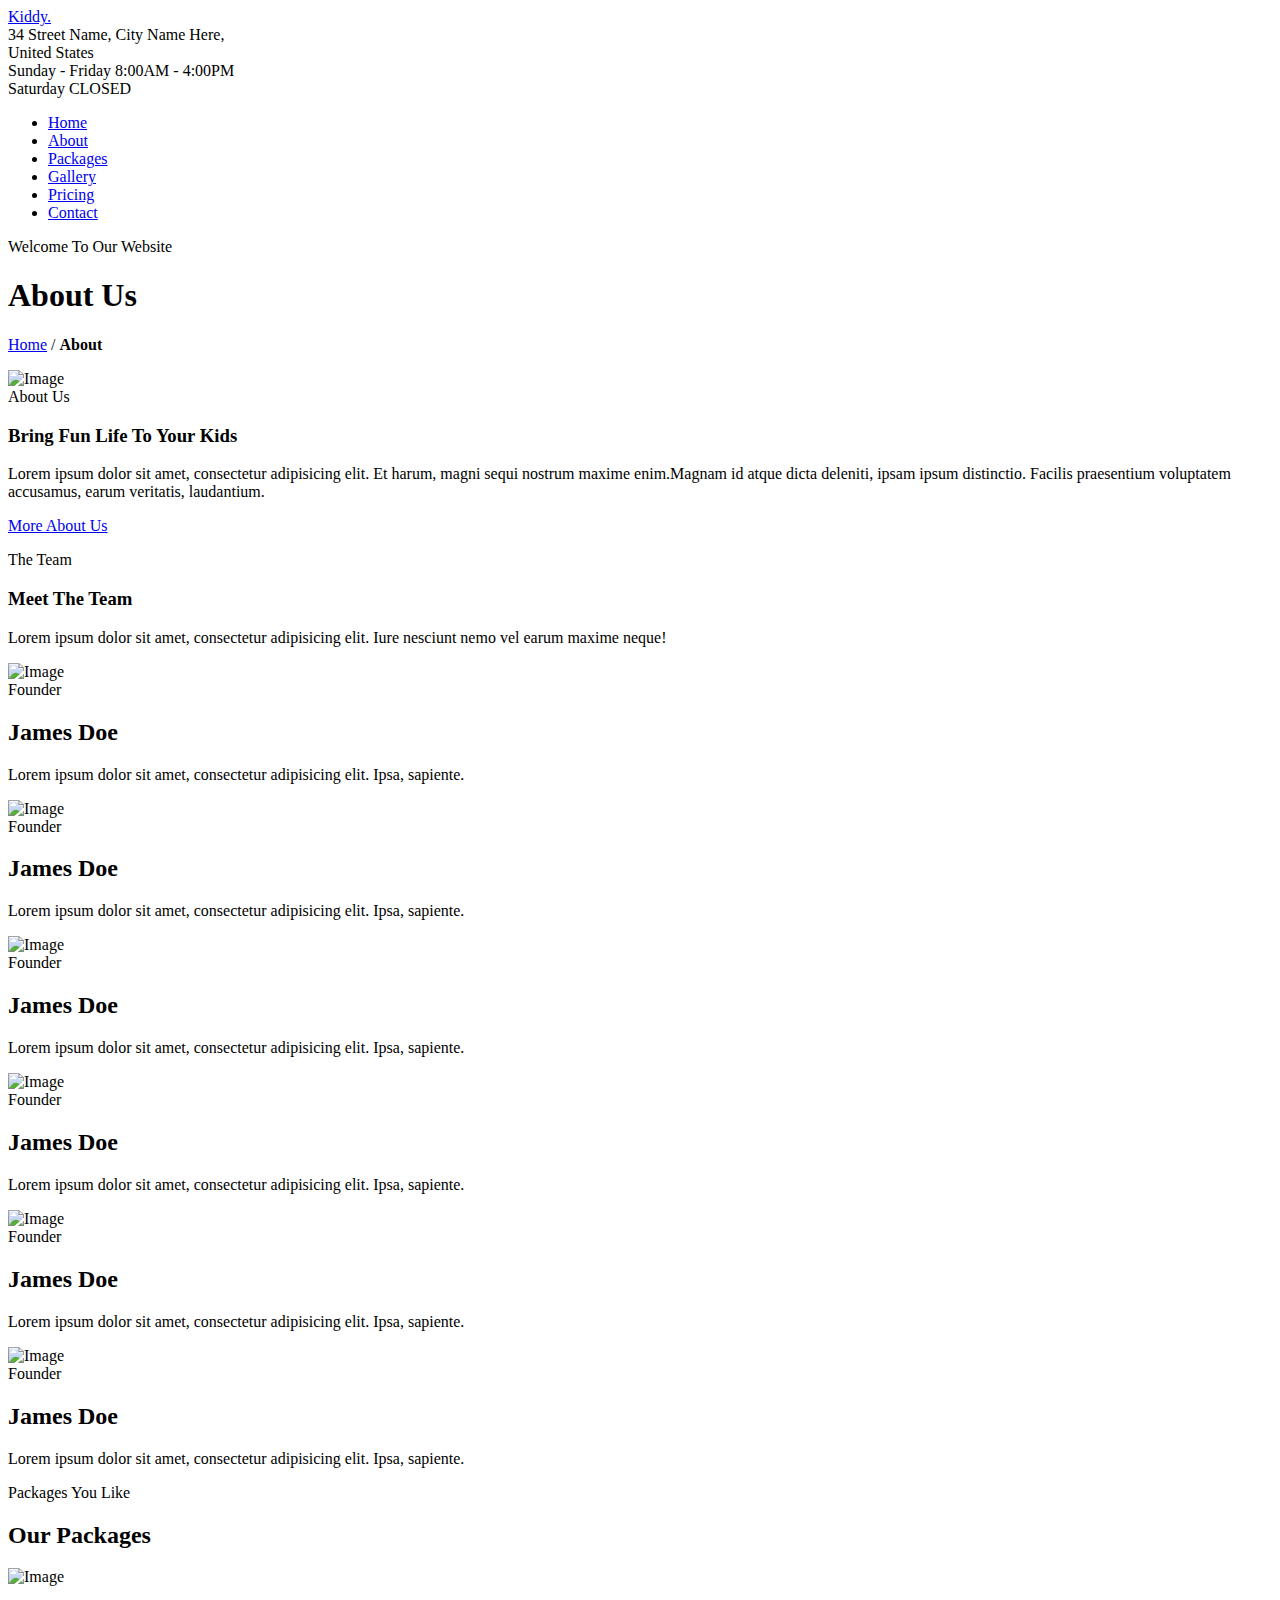
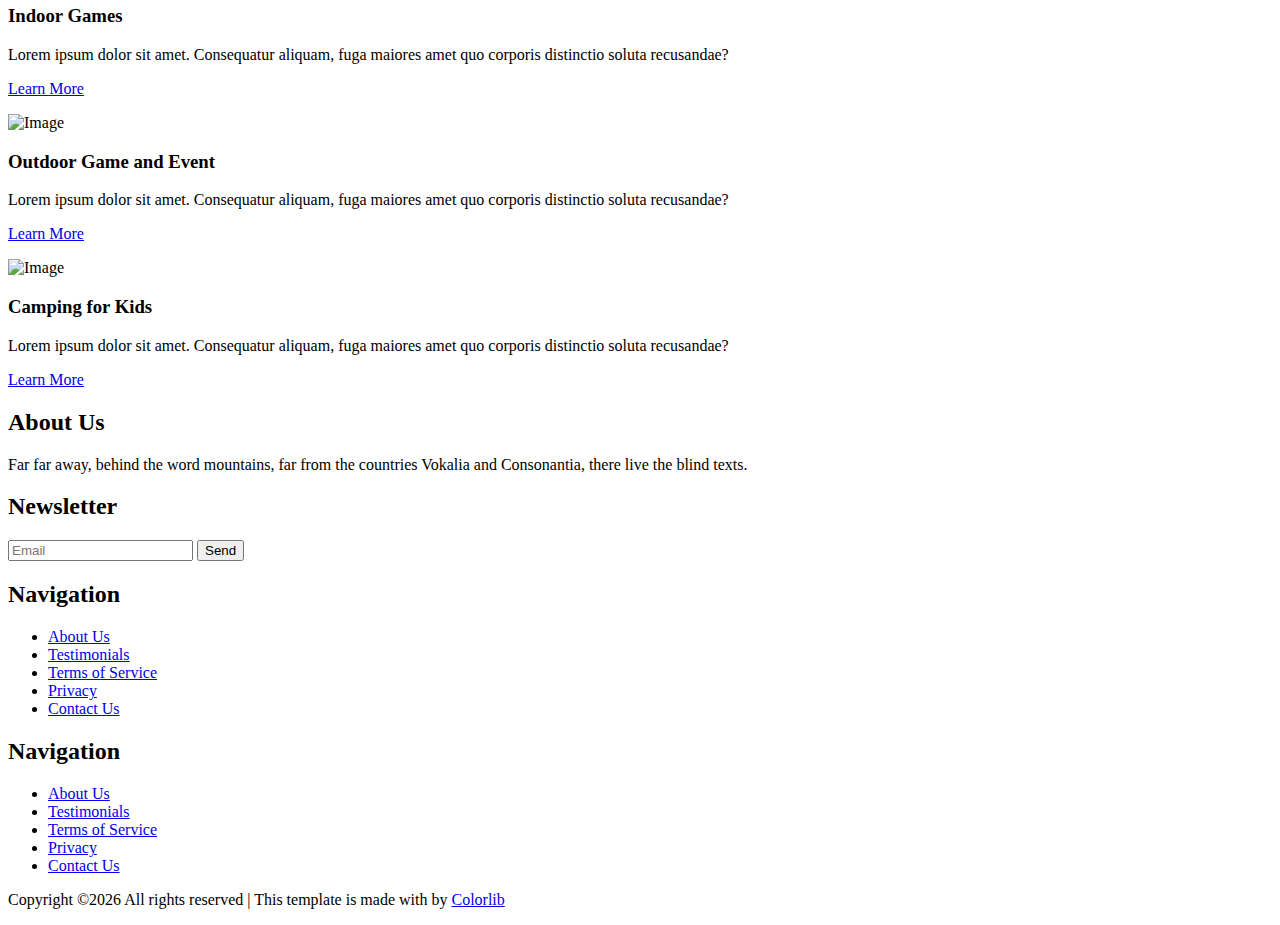
==== about.html @ 1ac99f42 "Add files via upload" ====
<!doctype html>
<html lang="en">

  <head>
    <title>Kiddy &mdash; Website Template by Colorlib</title>
    <meta charset="utf-8">
    <meta name="viewport" content="width=device-width, initial-scale=1, shrink-to-fit=no">

    <link href="https://fonts.googleapis.com/css?family=DM+Sans:300,400,700|Indie+Flower" rel="stylesheet">
    

    <link rel="stylesheet" href="fonts/icomoon/style.css">

    <link rel="stylesheet" href="css/bootstrap.min.css">
    <link rel="stylesheet" href="css/bootstrap-datepicker.css">
    <link rel="stylesheet" href="css/jquery.fancybox.min.css">
    <link rel="stylesheet" href="css/owl.carousel.min.css">
    <link rel="stylesheet" href="css/owl.theme.default.min.css">
    <link rel="stylesheet" href="fonts/flaticon/font/flaticon.css">
    <link rel="stylesheet" href="css/aos.css">

    <!-- MAIN CSS -->
    <link rel="stylesheet" href="css/style.css">

  </head>

  <body data-spy="scroll" data-target=".site-navbar-target" data-offset="300">

    
    <div class="site-wrap" id="home-section">

      <div class="site-mobile-menu site-navbar-target">
        <div class="site-mobile-menu-header">
          <div class="site-mobile-menu-close mt-3">
            <span class="icon-close2 js-menu-toggle"></span>
          </div>
        </div>
        <div class="site-mobile-menu-body"></div>
      </div>



      <header class="site-navbar site-navbar-target" role="banner">

        <div class="container mb-3">
          <div class="d-flex align-items-center">
            <div class="site-logo mr-auto">
              <a href="index.html">Kiddy<span class="text-primary">.</span></a>
            </div>
            <div class="site-quick-contact d-none d-lg-flex ml-auto ">
              <div class="d-flex site-info align-items-center mr-5">
                <span class="block-icon mr-3"><span class="icon-map-marker text-yellow"></span></span>
                <span>34 Street Name, City Name Here, <br> United States</span>
              </div>
              <div class="d-flex site-info align-items-center">
                <span class="block-icon mr-3"><span class="icon-clock-o"></span></span>
                <span>Sunday - Friday 8:00AM - 4:00PM <br> Saturday CLOSED</span>
              </div>
              
            </div>
          </div>
        </div>


        <div class="container">
          <div class="menu-wrap d-flex align-items-center">
            <span class="d-inline-block d-lg-none"><a href="#" class="text-black site-menu-toggle js-menu-toggle py-5"><span class="icon-menu h3 text-black"></span></a></span>

              

              <nav class="site-navigation text-left mr-auto d-none d-lg-block" role="navigation">
                <ul class="site-menu main-menu js-clone-nav mr-auto ">
                  <li><a href="index.html" class="nav-link">Home</a></li>
                  <li class="active"><a href="about.html" class="nav-link">About</a></li>
                  <li><a href="packages.html" class="nav-link">Packages</a></li>
                  <li><a href="gallery.html" class="nav-link">Gallery</a></li>
                  <li><a href="pricing.html" class="nav-link">Pricing</a></li>
                  <li><a href="contact.html" class="nav-link">Contact</a></li>
                </ul>
              </nav>

              <div class="top-social ml-auto">
                <a href="#"><span class="icon-facebook text-teal"></span></a>
                <a href="#"><span class="icon-twitter text-success"></span></a>
                <a href="#"><span class="icon-linkedin text-yellow"></span></a>
              </div>
          </div>
        </div>

       

      </header>

    <div class="ftco-blocks-cover-1">
       <!-- data-stellar-background-ratio="0.5" style="background-image: url('images/hero_1.jpg')" -->
      <div class="site-section-cover overlay" data-stellar-background-ratio="0.5" style="background-image: url('images/hero_1.jpg')">
        <div class="container">
          <div class="row align-items-center ">

            <div class="col-md-5 mt-5 pt-5">
              <span class="text-cursive h5 text-red">Welcome To Our Website</span>
              <h1 class="mb-3 font-weight-bold text-teal">About Us</h1>
              <p><a href="index.html" class="text-white">Home</a> <span class="mx-3">/</span> <strong>About</strong></p>
            </div>
            
          </div>
        </div>
      </div>
    </div>

    

    <div class="site-section">
      <div class="container">
        <div class="row">
          <div class="col-md-6">
            <img src="images/img_1.jpg" alt="Image" class="img-fluid">
          </div>
          <div class="col-md-5 ml-auto pl-md-5">
            <span class="text-cursive h5 text-red">About Us</span>
            <h3 class="text-black">Bring Fun Life To Your Kids</h3>
            <p><span>Lorem ipsum dolor sit amet, consectetur adipisicing elit. Et harum, magni sequi nostrum maxime enim.</span><span>Magnam id atque dicta deleniti, ipsam ipsum distinctio. Facilis praesentium voluptatem accusamus, earum veritatis, laudantium.</span></p>

            <p class="mt-5"><a href="#" class="btn btn-warning py-4 btn-custom-1">More About Us</a></p>
          </div>
        </div>
      </div>
    </div>

    <div class="site-section bg-teal">
      <div class="container">
        <div class="row justify-content-center text-center mb-5 section-2-title">
          <div class="col-md-6">
            <span class="text-cursive h5 text-red">The Team</span>
            <h3 class="text-white text-center">Meet The Team</h3>
            <p class="mb-5">Lorem ipsum dolor sit amet, consectetur adipisicing elit. Iure nesciunt nemo vel earum maxime neque!</p>
          </div>
        </div>
        <div class="row align-items-stretch">

          <div class="col-lg-4 col-md-6 mb-5">
            <div class="post-entry-1 h-100 person-1 teal">
              
                <img src="images/person_1.jpg" alt="Image"
                 class="img-fluid">
            
              <div class="post-entry-1-contents">
                <span class="meta">Founder</span>
                <h2>James Doe</h2>
                <p>Lorem ipsum dolor sit amet, consectetur adipisicing elit. Ipsa, sapiente.</p>
              </div>
            </div>
          </div>
          <div class="col-lg-4 col-md-6 mb-5">
            <div class="post-entry-1 h-100 person-1 yellow">
              
                <img src="images/person_2.jpg" alt="Image"
                 class="img-fluid">
            
              <div class="post-entry-1-contents">
                <span class="meta">Founder</span>
                <h2>James Doe</h2>
                <p>Lorem ipsum dolor sit amet, consectetur adipisicing elit. Ipsa, sapiente.</p>
              </div>
            </div>
          </div>

          <div class="col-lg-4 col-md-6 mb-5">
            <div class="post-entry-1 h-100 person-1 red">
              
                <img src="images/person_3.jpg" alt="Image"
                 class="img-fluid">
            
              <div class="post-entry-1-contents">
                <span class="meta">Founder</span>
                <h2>James Doe</h2>
                <p>Lorem ipsum dolor sit amet, consectetur adipisicing elit. Ipsa, sapiente.</p>
              </div>
            </div>
          </div>

          <div class="col-lg-4 col-md-6 mb-5">
            <div class="post-entry-1 h-100 person-1 green">
              
                <img src="images/person_4.jpg" alt="Image"
                 class="img-fluid">
            
              <div class="post-entry-1-contents">
                <span class="meta">Founder</span>
                <h2>James Doe</h2>
                <p>Lorem ipsum dolor sit amet, consectetur adipisicing elit. Ipsa, sapiente.</p>
              </div>
            </div>
          </div>

          <div class="col-lg-4 col-md-6 mb-5">
            <div class="post-entry-1 h-100 person-1 blue">
              
                <img src="images/person_5.jpg" alt="Image"
                 class="img-fluid">
            
              <div class="post-entry-1-contents">
                <span class="meta">Founder</span>
                <h2>James Doe</h2>
                <p>Lorem ipsum dolor sit amet, consectetur adipisicing elit. Ipsa, sapiente.</p>
              </div>
            </div>
          </div>

          <div class="col-lg-4 col-md-6 mb-5">
            <div class="post-entry-1 h-100 person-1 red">
              
                <img src="images/person_1.jpg" alt="Image"
                 class="img-fluid">
            
              <div class="post-entry-1-contents">
                <span class="meta">Founder</span>
                <h2>James Doe</h2>
                <p>Lorem ipsum dolor sit amet, consectetur adipisicing elit. Ipsa, sapiente.</p>
              </div>
            </div>
          </div>


        </div>
      </div>
    </div>
    
    
    <div class="site-section bg-info">
      <div class="container">
        <div class="row mb-5">
          <div class="col-12 text-center">
            <span class="text-cursive h5 text-red d-block">Packages You Like</span>
            <h2 class="text-white">Our Packages</h2>
          </div>
        </div>
        <div class="row">
          <div class="col-lg-4">
            <div class="package text-center bg-white">
              <span class="img-wrap"><img src="images/flaticon/svg/001-jigsaw.svg" alt="Image" class="img-fluid"></span>
              <h3 class="text-teal">Indoor Games</h3>
              <p>Lorem ipsum dolor sit amet. Consequatur aliquam, fuga maiores amet quo corporis distinctio soluta recusandae?</p>
              <p><a href="#" class="btn btn-primary btn-custom-1 mt-4">Learn More</a></p>
            </div>
          </div>
          <div class="col-lg-4">
            <div class="package text-center bg-white">
              <span class="img-wrap"><img src="images/flaticon/svg/002-target.svg" alt="Image" class="img-fluid"></span>
              <h3 class="text-success">Outdoor Game and Event</h3>
              <p>Lorem ipsum dolor sit amet. Consequatur aliquam, fuga maiores amet quo corporis distinctio soluta recusandae?</p>
              <p><a href="#" class="btn btn-warning btn-custom-1 mt-4">Learn More</a></p>
            </div>
          </div>
          <div class="col-lg-4">
            <div class="package text-center bg-white">
              <span class="img-wrap"><img src="images/flaticon/svg/003-mission.svg" alt="Image" class="img-fluid"></span>
              <h3 class="text-danger">Camping for Kids</h3>
              <p>Lorem ipsum dolor sit amet. Consequatur aliquam, fuga maiores amet quo corporis distinctio soluta recusandae?</p>
              <p><a href="#" class="btn btn-success btn-custom-1 mt-4">Learn More</a></p>
            </div>
          </div>
        </div>
      </div>
    </div>

    

    <footer class="site-footer">
      <div class="container">
        <div class="row">
          <div class="col-lg-4">
            <h2 class="footer-heading mb-3">About Us</h2>
                <p class="mb-5">Far far away, behind the word mountains, far from the countries Vokalia and Consonantia, there live the blind texts. </p>

                <h2 class="footer-heading mb-4">Newsletter</h2>
                <form action="#" class="d-flex" class="subscribe">
                  <input type="text" class="form-control mr-3" placeholder="Email">
                  <input type="submit" value="Send" class="btn btn-primary">
                </form>
          </div>
          <div class="col-lg-8 ml-auto">
            <div class="row">
              <div class="col-lg-4 ml-auto">
                <h2 class="footer-heading mb-4">Navigation</h2>
                <ul class="list-unstyled">
                  <li><a href="#">About Us</a></li>
                  <li><a href="#">Testimonials</a></li>
                  <li><a href="#">Terms of Service</a></li>
                  <li><a href="#">Privacy</a></li>
                  <li><a href="#">Contact Us</a></li>
                </ul>
              </div>
              <div class="col-lg-4">
                <h2 class="footer-heading mb-4">Navigation</h2>
                <ul class="list-unstyled">
                  <li><a href="#">About Us</a></li>
                  <li><a href="#">Testimonials</a></li>
                  <li><a href="#">Terms of Service</a></li>
                  <li><a href="#">Privacy</a></li>
                  <li><a href="#">Contact Us</a></li>
                </ul>
                
              </div>

              
              
            </div>
          </div>
        </div>
        <div class="row pt-5 mt-5 text-center">
          <div class="col-md-12">
            <div class="border-top pt-5">
              <p>
            <!-- Link back to Colorlib can't be removed. Template is licensed under CC BY 3.0. -->
            Copyright &copy;<script>document.write(new Date().getFullYear());</script> All rights reserved | This template is made with <i class="icon-heart text-danger" aria-hidden="true"></i> by <a href="https://colorlib.com" target="_blank" >Colorlib</a>
            <!-- Link back to Colorlib can't be removed. Template is licensed under CC BY 3.0. -->
            </p>
            </div>
          </div>

        </div>
      </div>
    </footer>

    </div>

    <script src="js/jquery-3.3.1.min.js"></script>
    <script src="js/jquery-migrate-3.0.0.js"></script>
    <script src="js/popper.min.js"></script>
    <script src="js/bootstrap.min.js"></script>
    <script src="js/owl.carousel.min.js"></script>
    <script src="js/jquery.sticky.js"></script>
    <script src="js/jquery.waypoints.min.js"></script>
    <script src="js/jquery.animateNumber.min.js"></script>
    <script src="js/jquery.fancybox.min.js"></script>
    <script src="js/jquery.stellar.min.js"></script>
    <script src="js/jquery.easing.1.3.js"></script>
    <script src="js/bootstrap-datepicker.min.js"></script>
    <script src="js/aos.js"></script>

    <script src="js/main.js"></script>

  </body>

</html>
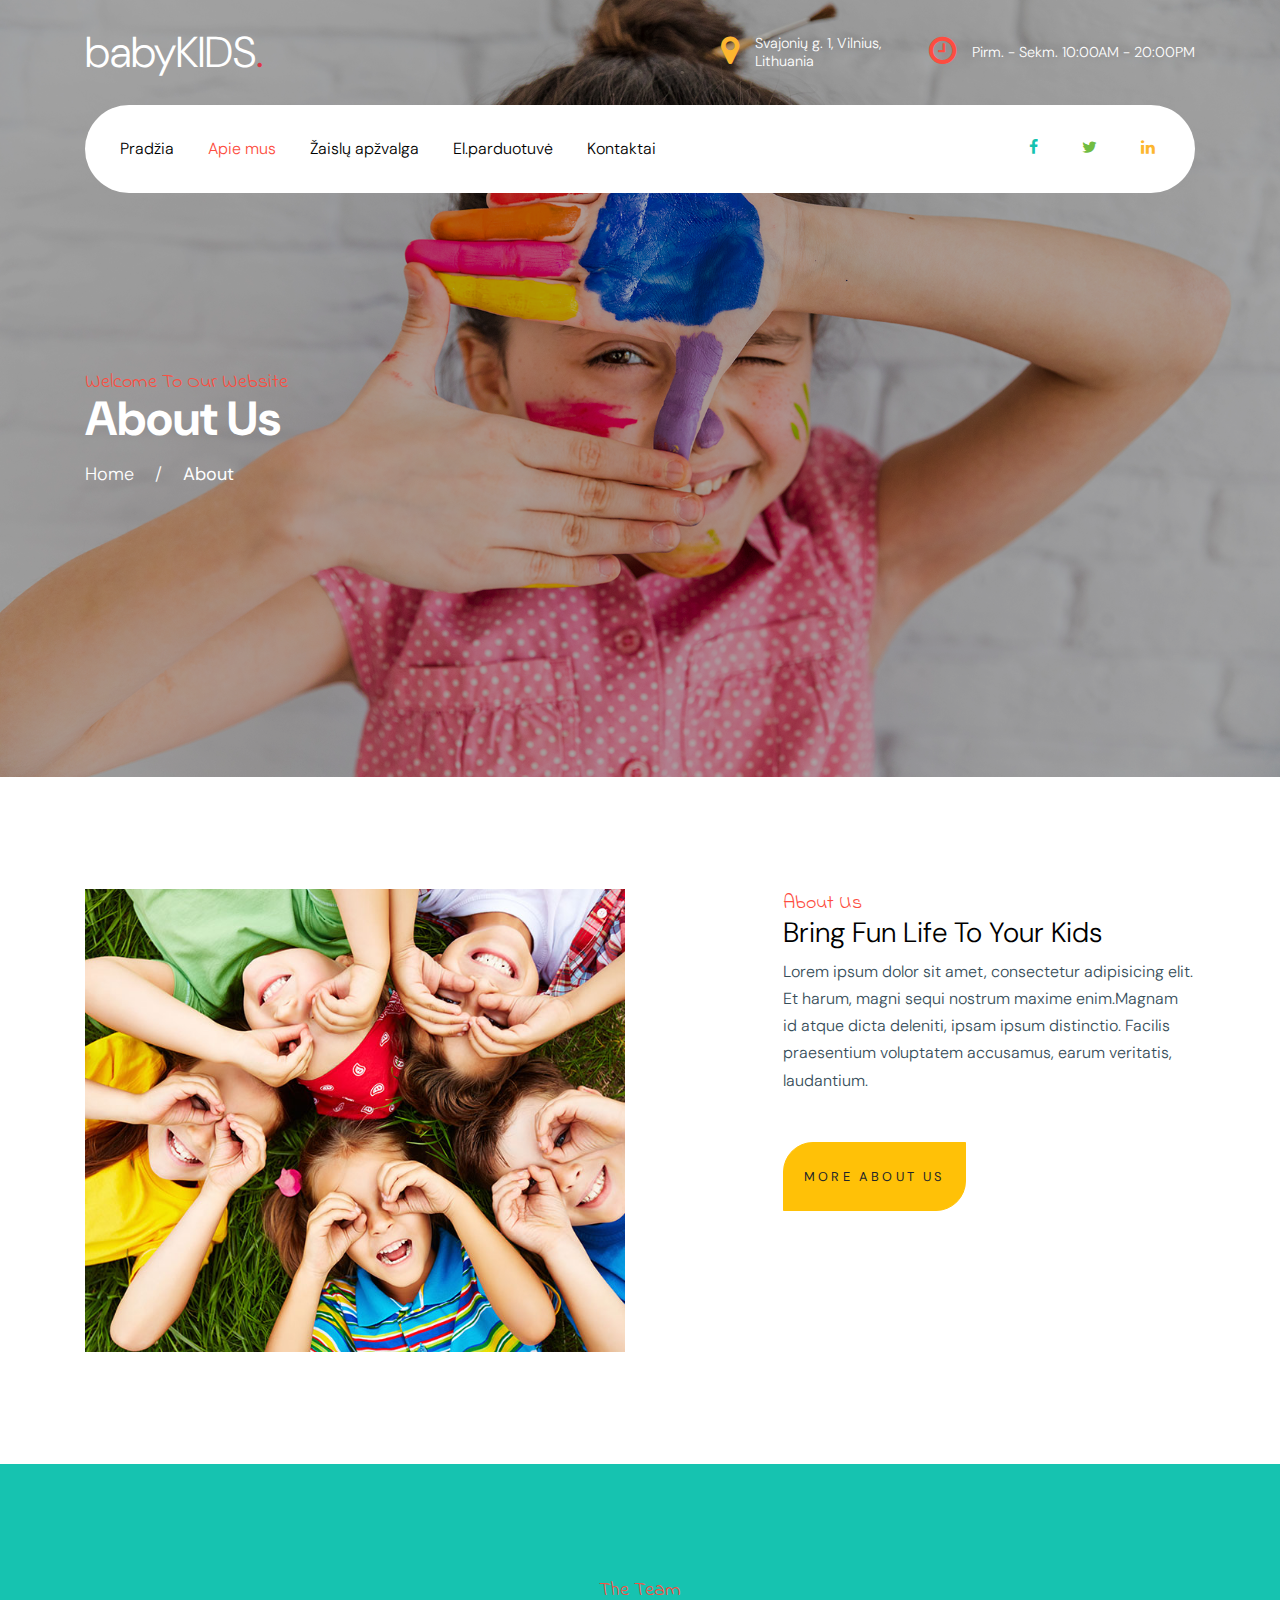
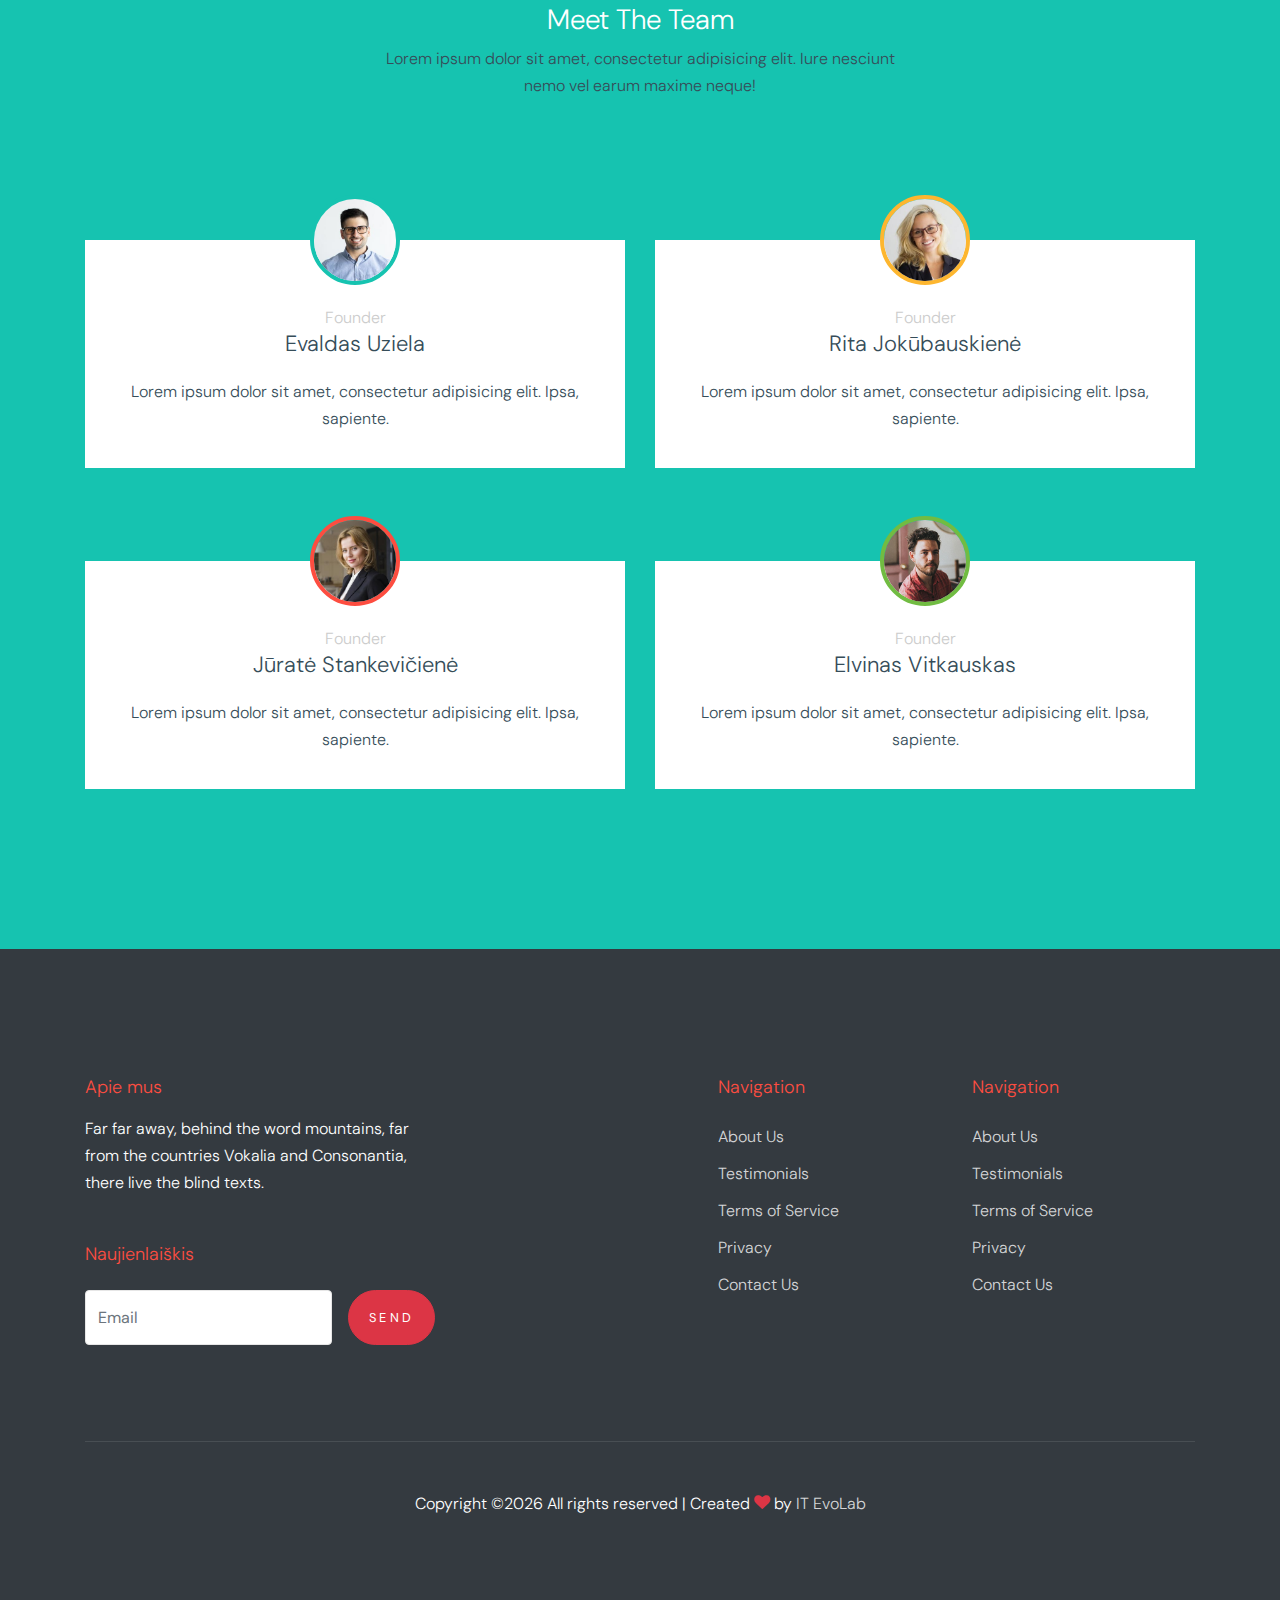
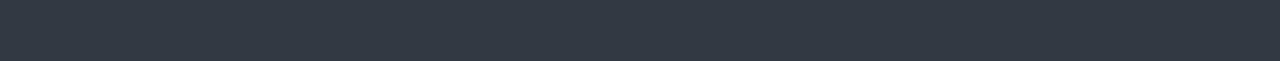
==== commit 26953f8b: "Sukurtas pradzios puslapis ir puslapis Apie mus. Tekstus reikes koreguoti." ====
--- a/about.html
+++ b/about.html
@@ -2,7 +2,7 @@
 <html lang="en">
 
   <head>
-    <title>Kiddy &mdash; Website Template by Colorlib</title>
+    <title>Apie mus &mdash; Toys Review and Store</title>
     <meta charset="utf-8">
     <meta name="viewport" content="width=device-width, initial-scale=1, shrink-to-fit=no">
 
@@ -45,16 +45,16 @@
         <div class="container mb-3">
           <div class="d-flex align-items-center">
             <div class="site-logo mr-auto">
-              <a href="index.html">Kiddy<span class="text-primary">.</span></a>
+              <a href="index.html">babyKIDS<span class="text-primary">.</span></a>
             </div>
             <div class="site-quick-contact d-none d-lg-flex ml-auto ">
               <div class="d-flex site-info align-items-center mr-5">
                 <span class="block-icon mr-3"><span class="icon-map-marker text-yellow"></span></span>
-                <span>34 Street Name, City Name Here, <br> United States</span>
+                <span>Svajonių g. 1, Vilnius, <br> Lithuania</span>
               </div>
               <div class="d-flex site-info align-items-center">
                 <span class="block-icon mr-3"><span class="icon-clock-o"></span></span>
-                <span>Sunday - Friday 8:00AM - 4:00PM <br> Saturday CLOSED</span>
+                <span>Pirm. - Sekm. 10:00AM - 20:00PM</span>
               </div>
               
             </div>
@@ -70,12 +70,11 @@
 
               <nav class="site-navigation text-left mr-auto d-none d-lg-block" role="navigation">
                 <ul class="site-menu main-menu js-clone-nav mr-auto ">
-                  <li><a href="index.html" class="nav-link">Home</a></li>
-                  <li class="active"><a href="about.html" class="nav-link">About</a></li>
-                  <li><a href="packages.html" class="nav-link">Packages</a></li>
-                  <li><a href="gallery.html" class="nav-link">Gallery</a></li>
-                  <li><a href="pricing.html" class="nav-link">Pricing</a></li>
-                  <li><a href="contact.html" class="nav-link">Contact</a></li>
+                  <li><a href="index.html" class="nav-link">Pradžia</a></li>
+                  <li class="active"><a href="about.html" class="nav-link">Apie mus</a></li>
+                  <li><a href="packages.html" class="nav-link">Žaislų apžvalga</a></li>
+                  <li><a href="pricing.html" class="nav-link">El.parduotuvė</a></li>
+                  <li><a href="contact.html" class="nav-link">Kontaktai</a></li>
                 </ul>
               </nav>
 
@@ -138,7 +137,7 @@
         </div>
         <div class="row align-items-stretch">
 
-          <div class="col-lg-4 col-md-6 mb-5">
+          <div class="col-lg-6 col-md-6 mb-5">
             <div class="post-entry-1 h-100 person-1 teal">
               
                 <img src="images/person_1.jpg" alt="Image"
@@ -146,12 +145,12 @@
             
               <div class="post-entry-1-contents">
                 <span class="meta">Founder</span>
-                <h2>James Doe</h2>
-                <p>Lorem ipsum dolor sit amet, consectetur adipisicing elit. Ipsa, sapiente.</p>
-              </div>
-            </div>
-          </div>
-          <div class="col-lg-4 col-md-6 mb-5">
+                <h2>Evaldas Uziela</h2>
+                <p>Lorem ipsum dolor sit amet, consectetur adipisicing elit. Ipsa, sapiente.</p>
+              </div>
+            </div>
+          </div>
+          <div class="col-lg-6 col-md-6 mb-5">
             <div class="post-entry-1 h-100 person-1 yellow">
               
                 <img src="images/person_2.jpg" alt="Image"
@@ -159,13 +158,13 @@
             
               <div class="post-entry-1-contents">
                 <span class="meta">Founder</span>
-                <h2>James Doe</h2>
-                <p>Lorem ipsum dolor sit amet, consectetur adipisicing elit. Ipsa, sapiente.</p>
-              </div>
-            </div>
-          </div>
-
-          <div class="col-lg-4 col-md-6 mb-5">
+                <h2>Rita Jokūbauskienė</h2>
+                <p>Lorem ipsum dolor sit amet, consectetur adipisicing elit. Ipsa, sapiente.</p>
+              </div>
+            </div>
+          </div>
+
+          <div class="col-lg-6 col-md-6 mb-5">
             <div class="post-entry-1 h-100 person-1 red">
               
                 <img src="images/person_3.jpg" alt="Image"
@@ -173,13 +172,13 @@
             
               <div class="post-entry-1-contents">
                 <span class="meta">Founder</span>
-                <h2>James Doe</h2>
-                <p>Lorem ipsum dolor sit amet, consectetur adipisicing elit. Ipsa, sapiente.</p>
-              </div>
-            </div>
-          </div>
-
-          <div class="col-lg-4 col-md-6 mb-5">
+                <h2>Jūratė Stankevičienė</h2>
+                <p>Lorem ipsum dolor sit amet, consectetur adipisicing elit. Ipsa, sapiente.</p>
+              </div>
+            </div>
+          </div>
+
+          <div class="col-lg-6 col-md-6 mb-5">
             <div class="post-entry-1 h-100 person-1 green">
               
                 <img src="images/person_4.jpg" alt="Image"
@@ -187,93 +186,24 @@
             
               <div class="post-entry-1-contents">
                 <span class="meta">Founder</span>
-                <h2>James Doe</h2>
-                <p>Lorem ipsum dolor sit amet, consectetur adipisicing elit. Ipsa, sapiente.</p>
-              </div>
-            </div>
-          </div>
-
-          <div class="col-lg-4 col-md-6 mb-5">
-            <div class="post-entry-1 h-100 person-1 blue">
-              
-                <img src="images/person_5.jpg" alt="Image"
-                 class="img-fluid">
-            
-              <div class="post-entry-1-contents">
-                <span class="meta">Founder</span>
-                <h2>James Doe</h2>
-                <p>Lorem ipsum dolor sit amet, consectetur adipisicing elit. Ipsa, sapiente.</p>
-              </div>
-            </div>
-          </div>
-
-          <div class="col-lg-4 col-md-6 mb-5">
-            <div class="post-entry-1 h-100 person-1 red">
-              
-                <img src="images/person_1.jpg" alt="Image"
-                 class="img-fluid">
-            
-              <div class="post-entry-1-contents">
-                <span class="meta">Founder</span>
-                <h2>James Doe</h2>
-                <p>Lorem ipsum dolor sit amet, consectetur adipisicing elit. Ipsa, sapiente.</p>
-              </div>
-            </div>
-          </div>
-
-
-        </div>
-      </div>
-    </div>
-    
-    
-    <div class="site-section bg-info">
-      <div class="container">
-        <div class="row mb-5">
-          <div class="col-12 text-center">
-            <span class="text-cursive h5 text-red d-block">Packages You Like</span>
-            <h2 class="text-white">Our Packages</h2>
-          </div>
-        </div>
-        <div class="row">
-          <div class="col-lg-4">
-            <div class="package text-center bg-white">
-              <span class="img-wrap"><img src="images/flaticon/svg/001-jigsaw.svg" alt="Image" class="img-fluid"></span>
-              <h3 class="text-teal">Indoor Games</h3>
-              <p>Lorem ipsum dolor sit amet. Consequatur aliquam, fuga maiores amet quo corporis distinctio soluta recusandae?</p>
-              <p><a href="#" class="btn btn-primary btn-custom-1 mt-4">Learn More</a></p>
-            </div>
-          </div>
-          <div class="col-lg-4">
-            <div class="package text-center bg-white">
-              <span class="img-wrap"><img src="images/flaticon/svg/002-target.svg" alt="Image" class="img-fluid"></span>
-              <h3 class="text-success">Outdoor Game and Event</h3>
-              <p>Lorem ipsum dolor sit amet. Consequatur aliquam, fuga maiores amet quo corporis distinctio soluta recusandae?</p>
-              <p><a href="#" class="btn btn-warning btn-custom-1 mt-4">Learn More</a></p>
-            </div>
-          </div>
-          <div class="col-lg-4">
-            <div class="package text-center bg-white">
-              <span class="img-wrap"><img src="images/flaticon/svg/003-mission.svg" alt="Image" class="img-fluid"></span>
-              <h3 class="text-danger">Camping for Kids</h3>
-              <p>Lorem ipsum dolor sit amet. Consequatur aliquam, fuga maiores amet quo corporis distinctio soluta recusandae?</p>
-              <p><a href="#" class="btn btn-success btn-custom-1 mt-4">Learn More</a></p>
-            </div>
-          </div>
-        </div>
-      </div>
-    </div>
-
-    
+                <h2>Elvinas Vitkauskas</h2>
+                <p>Lorem ipsum dolor sit amet, consectetur adipisicing elit. Ipsa, sapiente.</p>
+              </div>
+            </div>
+          </div>
+
+        </div>
+      </div>
+    </div>
 
     <footer class="site-footer">
       <div class="container">
         <div class="row">
           <div class="col-lg-4">
-            <h2 class="footer-heading mb-3">About Us</h2>
+            <h2 class="footer-heading mb-3">Apie mus</h2>
                 <p class="mb-5">Far far away, behind the word mountains, far from the countries Vokalia and Consonantia, there live the blind texts. </p>
 
-                <h2 class="footer-heading mb-4">Newsletter</h2>
+                <h2 class="footer-heading mb-4">Naujienlaiškis</h2>
                 <form action="#" class="d-flex" class="subscribe">
                   <input type="text" class="form-control mr-3" placeholder="Email">
                   <input type="submit" value="Send" class="btn btn-primary">
@@ -313,7 +243,7 @@
             <div class="border-top pt-5">
               <p>
             <!-- Link back to Colorlib can't be removed. Template is licensed under CC BY 3.0. -->
-            Copyright &copy;<script>document.write(new Date().getFullYear());</script> All rights reserved | This template is made with <i class="icon-heart text-danger" aria-hidden="true"></i> by <a href="https://colorlib.com" target="_blank" >Colorlib</a>
+            Copyright &copy;<script>document.write(new Date().getFullYear());</script> All rights reserved | Created <i class="icon-heart text-danger" aria-hidden="true"></i> by <a href="https://www.evolab.lt" target="_blank" >IT EvoLab</a>
             <!-- Link back to Colorlib can't be removed. Template is licensed under CC BY 3.0. -->
             </p>
             </div>
--- a/fonts/icomoon/style.css
+++ b/fonts/icomoon/style.css
@@ -0,0 +1,4919 @@
+@font-face {
+  font-family: 'icomoon';
+  src:  url('fonts/icomoon.eot?10si43');
+  src:  url('fonts/icomoon.eot?10si43#iefix') format('embedded-opentype'),
+    url('fonts/icomoon.ttf?10si43') format('truetype'),
+    url('fonts/icomoon.woff?10si43') format('woff'),
+    url('fonts/icomoon.svg?10si43#icomoon') format('svg');
+  font-weight: normal;
+  font-style: normal;
+}
+
+[class^="icon-"], [class*=" icon-"] {
+  /* use !important to prevent issues with browser extensions that change fonts */
+  font-family: 'icomoon' !important;
+  speak: none;
+  font-style: normal;
+  font-weight: normal;
+  font-variant: normal;
+  text-transform: none;
+  line-height: 1;
+
+  /* Better Font Rendering =========== */
+  -webkit-font-smoothing: antialiased;
+  -moz-osx-font-smoothing: grayscale;
+}
+
+.icon-asterisk:before {
+  content: "\f069";
+}
+.icon-plus:before {
+  content: "\f067";
+}
+.icon-question:before {
+  content: "\f128";
+}
+.icon-minus:before {
+  content: "\f068";
+}
+.icon-glass:before {
+  content: "\f000";
+}
+.icon-music:before {
+  content: "\f001";
+}
+.icon-search:before {
+  content: "\f002";
+}
+.icon-envelope-o:before {
+  content: "\f003";
+}
+.icon-heart:before {
+  content: "\f004";
+}
+.icon-star:before {
+  content: "\f005";
+}
+.icon-star-o:before {
+  content: "\f006";
+}
+.icon-user:before {
+  content: "\f007";
+}
+.icon-film:before {
+  content: "\f008";
+}
+.icon-th-large:before {
+  content: "\f009";
+}
+.icon-th:before {
+  content: "\f00a";
+}
+.icon-th-list:before {
+  content: "\f00b";
+}
+.icon-check:before {
+  content: "\f00c";
+}
+.icon-close:before {
+  content: "\f00d";
+}
+.icon-remove:before {
+  content: "\f00d";
+}
+.icon-times:before {
+  content: "\f00d";
+}
+.icon-search-plus:before {
+  content: "\f00e";
+}
+.icon-search-minus:before {
+  content: "\f010";
+}
+.icon-power-off:before {
+  content: "\f011";
+}
+.icon-signal:before {
+  content: "\f012";
+}
+.icon-cog:before {
+  content: "\f013";
+}
+.icon-gear:before {
+  content: "\f013";
+}
+.icon-trash-o:before {
+  content: "\f014";
+}
+.icon-home:before {
+  content: "\f015";
+}
+.icon-file-o:before {
+  content: "\f016";
+}
+.icon-clock-o:before {
+  content: "\f017";
+}
+.icon-road:before {
+  content: "\f018";
+}
+.icon-download:before {
+  content: "\f019";
+}
+.icon-arrow-circle-o-down:before {
+  content: "\f01a";
+}
+.icon-arrow-circle-o-up:before {
+  content: "\f01b";
+}
+.icon-inbox:before {
+  content: "\f01c";
+}
+.icon-play-circle-o:before {
+  content: "\f01d";
+}
+.icon-repeat:before {
+  content: "\f01e";
+}
+.icon-rotate-right:before {
+  content: "\f01e";
+}
+.icon-refresh:before {
+  content: "\f021";
+}
+.icon-list-alt:before {
+  content: "\f022";
+}
+.icon-lock:before {
+  content: "\f023";
+}
+.icon-flag:before {
+  content: "\f024";
+}
+.icon-headphones:before {
+  content: "\f025";
+}
+.icon-volume-off:before {
+  content: "\f026";
+}
+.icon-volume-down:before {
+  content: "\f027";
+}
+.icon-volume-up:before {
+  content: "\f028";
+}
+.icon-qrcode:before {
+  content: "\f029";
+}
+.icon-barcode:before {
+  content: "\f02a";
+}
+.icon-tag:before {
+  content: "\f02b";
+}
+.icon-tags:before {
+  content: "\f02c";
+}
+.icon-book:before {
+  content: "\f02d";
+}
+.icon-bookmark:before {
+  content: "\f02e";
+}
+.icon-print:before {
+  content: "\f02f";
+}
+.icon-camera:before {
+  content: "\f030";
+}
+.icon-font:before {
+  content: "\f031";
+}
+.icon-bold:before {
+  content: "\f032";
+}
+.icon-italic:before {
+  content: "\f033";
+}
+.icon-text-height:before {
+  content: "\f034";
+}
+.icon-text-width:before {
+  content: "\f035";
+}
+.icon-align-left:before {
+  content: "\f036";
+}
+.icon-align-center:before {
+  content: "\f037";
+}
+.icon-align-right:before {
+  content: "\f038";
+}
+.icon-align-justify:before {
+  content: "\f039";
+}
+.icon-list:before {
+  content: "\f03a";
+}
+.icon-dedent:before {
+  content: "\f03b";
+}
+.icon-outdent:before {
+  content: "\f03b";
+}
+.icon-indent:before {
+  content: "\f03c";
+}
+.icon-video-camera:before {
+  content: "\f03d";
+}
+.icon-image:before {
+  content: "\f03e";
+}
+.icon-photo:before {
+  content: "\f03e";
+}
+.icon-picture-o:before {
+  content: "\f03e";
+}
+.icon-pencil:before {
+  content: "\f040";
+}
+.icon-map-marker:before {
+  content: "\f041";
+}
+.icon-adjust:before {
+  content: "\f042";
+}
+.icon-tint:before {
+  content: "\f043";
+}
+.icon-edit:before {
+  content: "\f044";
+}
+.icon-pencil-square-o:before {
+  content: "\f044";
+}
+.icon-share-square-o:before {
+  content: "\f045";
+}
+.icon-check-square-o:before {
+  content: "\f046";
+}
+.icon-arrows:before {
+  content: "\f047";
+}
+.icon-step-backward:before {
+  content: "\f048";
+}
+.icon-fast-backward:before {
+  content: "\f049";
+}
+.icon-backward:before {
+  content: "\f04a";
+}
+.icon-play:before {
+  content: "\f04b";
+}
+.icon-pause:before {
+  content: "\f04c";
+}
+.icon-stop:before {
+  content: "\f04d";
+}
+.icon-forward:before {
+  content: "\f04e";
+}
+.icon-fast-forward:before {
+  content: "\f050";
+}
+.icon-step-forward:before {
+  content: "\f051";
+}
+.icon-eject:before {
+  content: "\f052";
+}
+.icon-chevron-left:before {
+  content: "\f053";
+}
+.icon-chevron-right:before {
+  content: "\f054";
+}
+.icon-plus-circle:before {
+  content: "\f055";
+}
+.icon-minus-circle:before {
+  content: "\f056";
+}
+.icon-times-circle:before {
+  content: "\f057";
+}
+.icon-check-circle:before {
+  content: "\f058";
+}
+.icon-question-circle:before {
+  content: "\f059";
+}
+.icon-info-circle:before {
+  content: "\f05a";
+}
+.icon-crosshairs:before {
+  content: "\f05b";
+}
+.icon-times-circle-o:before {
+  content: "\f05c";
+}
+.icon-check-circle-o:before {
+  content: "\f05d";
+}
+.icon-ban:before {
+  content: "\f05e";
+}
+.icon-arrow-left:before {
+  content: "\f060";
+}
+.icon-arrow-right:before {
+  content: "\f061";
+}
+.icon-arrow-up:before {
+  content: "\f062";
+}
+.icon-arrow-down:before {
+  content: "\f063";
+}
+.icon-mail-forward:before {
+  content: "\f064";
+}
+.icon-share:before {
+  content: "\f064";
+}
+.icon-expand:before {
+  content: "\f065";
+}
+.icon-compress:before {
+  content: "\f066";
+}
+.icon-exclamation-circle:before {
+  content: "\f06a";
+}
+.icon-gift:before {
+  content: "\f06b";
+}
+.icon-leaf:before {
+  content: "\f06c";
+}
+.icon-fire:before {
+  content: "\f06d";
+}
+.icon-eye:before {
+  content: "\f06e";
+}
+.icon-eye-slash:before {
+  content: "\f070";
+}
+.icon-exclamation-triangle:before {
+  content: "\f071";
+}
+.icon-warning:before {
+  content: "\f071";
+}
+.icon-plane:before {
+  content: "\f072";
+}
+.icon-calendar:before {
+  content: "\f073";
+}
+.icon-random:before {
+  content: "\f074";
+}
+.icon-comment:before {
+  content: "\f075";
+}
+.icon-magnet:before {
+  content: "\f076";
+}
+.icon-chevron-up:before {
+  content: "\f077";
+}
+.icon-chevron-down:before {
+  content: "\f078";
+}
+.icon-retweet:before {
+  content: "\f079";
+}
+.icon-shopping-cart:before {
+  content: "\f07a";
+}
+.icon-folder:before {
+  content: "\f07b";
+}
+.icon-folder-open:before {
+  content: "\f07c";
+}
+.icon-arrows-v:before {
+  content: "\f07d";
+}
+.icon-arrows-h:before {
+  content: "\f07e";
+}
+.icon-bar-chart:before {
+  content: "\f080";
+}
+.icon-bar-chart-o:before {
+  content: "\f080";
+}
+.icon-twitter-square:before {
+  content: "\f081";
+}
+.icon-facebook-square:before {
+  content: "\f082";
+}
+.icon-camera-retro:before {
+  content: "\f083";
+}
+.icon-key:before {
+  content: "\f084";
+}
+.icon-cogs:before {
+  content: "\f085";
+}
+.icon-gears:before {
+  content: "\f085";
+}
+.icon-comments:before {
+  content: "\f086";
+}
+.icon-thumbs-o-up:before {
+  content: "\f087";
+}
+.icon-thumbs-o-down:before {
+  content: "\f088";
+}
+.icon-star-half:before {
+  content: "\f089";
+}
+.icon-heart-o:before {
+  content: "\f08a";
+}
+.icon-sign-out:before {
+  content: "\f08b";
+}
+.icon-linkedin-square:before {
+  content: "\f08c";
+}
+.icon-thumb-tack:before {
+  content: "\f08d";
+}
+.icon-external-link:before {
+  content: "\f08e";
+}
+.icon-sign-in:before {
+  content: "\f090";
+}
+.icon-trophy:before {
+  content: "\f091";
+}
+.icon-github-square:before {
+  content: "\f092";
+}
+.icon-upload:before {
+  content: "\f093";
+}
+.icon-lemon-o:before {
+  content: "\f094";
+}
+.icon-phone:before {
+  content: "\f095";
+}
+.icon-square-o:before {
+  content: "\f096";
+}
+.icon-bookmark-o:before {
+  content: "\f097";
+}
+.icon-phone-square:before {
+  content: "\f098";
+}
+.icon-twitter:before {
+  content: "\f099";
+}
+.icon-facebook:before {
+  content: "\f09a";
+}
+.icon-facebook-f:before {
+  content: "\f09a";
+}
+.icon-github:before {
+  content: "\f09b";
+}
+.icon-unlock:before {
+  content: "\f09c";
+}
+.icon-credit-card:before {
+  content: "\f09d";
+}
+.icon-feed:before {
+  content: "\f09e";
+}
+.icon-rss:before {
+  content: "\f09e";
+}
+.icon-hdd-o:before {
+  content: "\f0a0";
+}
+.icon-bullhorn:before {
+  content: "\f0a1";
+}
+.icon-bell-o:before {
+  content: "\f0a2";
+}
+.icon-certificate:before {
+  content: "\f0a3";
+}
+.icon-hand-o-right:before {
+  content: "\f0a4";
+}
+.icon-hand-o-left:before {
+  content: "\f0a5";
+}
+.icon-hand-o-up:before {
+  content: "\f0a6";
+}
+.icon-hand-o-down:before {
+  content: "\f0a7";
+}
+.icon-arrow-circle-left:before {
+  content: "\f0a8";
+}
+.icon-arrow-circle-right:before {
+  content: "\f0a9";
+}
+.icon-arrow-circle-up:before {
+  content: "\f0aa";
+}
+.icon-arrow-circle-down:before {
+  content: "\f0ab";
+}
+.icon-globe:before {
+  content: "\f0ac";
+}
+.icon-wrench:before {
+  content: "\f0ad";
+}
+.icon-tasks:before {
+  content: "\f0ae";
+}
+.icon-filter:before {
+  content: "\f0b0";
+}
+.icon-briefcase:before {
+  content: "\f0b1";
+}
+.icon-arrows-alt:before {
+  content: "\f0b2";
+}
+.icon-group:before {
+  content: "\f0c0";
+}
+.icon-users:before {
+  content: "\f0c0";
+}
+.icon-chain:before {
+  content: "\f0c1";
+}
+.icon-link:before {
+  content: "\f0c1";
+}
+.icon-cloud:before {
+  content: "\f0c2";
+}
+.icon-flask:before {
+  content: "\f0c3";
+}
+.icon-cut:before {
+  content: "\f0c4";
+}
+.icon-scissors:before {
+  content: "\f0c4";
+}
+.icon-copy:before {
+  content: "\f0c5";
+}
+.icon-files-o:before {
+  content: "\f0c5";
+}
+.icon-paperclip:before {
+  content: "\f0c6";
+}
+.icon-floppy-o:before {
+  content: "\f0c7";
+}
+.icon-save:before {
+  content: "\f0c7";
+}
+.icon-square:before {
+  content: "\f0c8";
+}
+.icon-bars:before {
+  content: "\f0c9";
+}
+.icon-navicon:before {
+  content: "\f0c9";
+}
+.icon-reorder:before {
+  content: "\f0c9";
+}
+.icon-list-ul:before {
+  content: "\f0ca";
+}
+.icon-list-ol:before {
+  content: "\f0cb";
+}
+.icon-strikethrough:before {
+  content: "\f0cc";
+}
+.icon-underline:before {
+  content: "\f0cd";
+}
+.icon-table:before {
+  content: "\f0ce";
+}
+.icon-magic:before {
+  content: "\f0d0";
+}
+.icon-truck:before {
+  content: "\f0d1";
+}
+.icon-pinterest:before {
+  content: "\f0d2";
+}
+.icon-pinterest-square:before {
+  content: "\f0d3";
+}
+.icon-google-plus-square:before {
+  content: "\f0d4";
+}
+.icon-google-plus:before {
+  content: "\f0d5";
+}
+.icon-money:before {
+  content: "\f0d6";
+}
+.icon-caret-down:before {
+  content: "\f0d7";
+}
+.icon-caret-up:before {
+  content: "\f0d8";
+}
+.icon-caret-left:before {
+  content: "\f0d9";
+}
+.icon-caret-right:before {
+  content: "\f0da";
+}
+.icon-columns:before {
+  content: "\f0db";
+}
+.icon-sort:before {
+  content: "\f0dc";
+}
+.icon-unsorted:before {
+  content: "\f0dc";
+}
+.icon-sort-desc:before {
+  content: "\f0dd";
+}
+.icon-sort-down:before {
+  content: "\f0dd";
+}
+.icon-sort-asc:before {
+  content: "\f0de";
+}
+.icon-sort-up:before {
+  content: "\f0de";
+}
+.icon-envelope:before {
+  content: "\f0e0";
+}
+.icon-linkedin:before {
+  content: "\f0e1";
+}
+.icon-rotate-left:before {
+  content: "\f0e2";
+}
+.icon-undo:before {
+  content: "\f0e2";
+}
+.icon-gavel:before {
+  content: "\f0e3";
+}
+.icon-legal:before {
+  content: "\f0e3";
+}
+.icon-dashboard:before {
+  content: "\f0e4";
+}
+.icon-tachometer:before {
+  content: "\f0e4";
+}
+.icon-comment-o:before {
+  content: "\f0e5";
+}
+.icon-comments-o:before {
+  content: "\f0e6";
+}
+.icon-bolt:before {
+  content: "\f0e7";
+}
+.icon-flash:before {
+  content: "\f0e7";
+}
+.icon-sitemap:before {
+  content: "\f0e8";
+}
+.icon-umbrella:before {
+  content: "\f0e9";
+}
+.icon-clipboard:before {
+  content: "\f0ea";
+}
+.icon-paste:before {
+  content: "\f0ea";
+}
+.icon-lightbulb-o:before {
+  content: "\f0eb";
+}
+.icon-exchange:before {
+  content: "\f0ec";
+}
+.icon-cloud-download:before {
+  content: "\f0ed";
+}
+.icon-cloud-upload:before {
+  content: "\f0ee";
+}
+.icon-user-md:before {
+  content: "\f0f0";
+}
+.icon-stethoscope:before {
+  content: "\f0f1";
+}
+.icon-suitcase:before {
+  content: "\f0f2";
+}
+.icon-bell:before {
+  content: "\f0f3";
+}
+.icon-coffee:before {
+  content: "\f0f4";
+}
+.icon-cutlery:before {
+  content: "\f0f5";
+}
+.icon-file-text-o:before {
+  content: "\f0f6";
+}
+.icon-building-o:before {
+  content: "\f0f7";
+}
+.icon-hospital-o:before {
+  content: "\f0f8";
+}
+.icon-ambulance:before {
+  content: "\f0f9";
+}
+.icon-medkit:before {
+  content: "\f0fa";
+}
+.icon-fighter-jet:before {
+  content: "\f0fb";
+}
+.icon-beer:before {
+  content: "\f0fc";
+}
+.icon-h-square:before {
+  content: "\f0fd";
+}
+.icon-plus-square:before {
+  content: "\f0fe";
+}
+.icon-angle-double-left:before {
+  content: "\f100";
+}
+.icon-angle-double-right:before {
+  content: "\f101";
+}
+.icon-angle-double-up:before {
+  content: "\f102";
+}
+.icon-angle-double-down:before {
+  content: "\f103";
+}
+.icon-angle-left:before {
+  content: "\f104";
+}
+.icon-angle-right:before {
+  content: "\f105";
+}
+.icon-angle-up:before {
+  content: "\f106";
+}
+.icon-angle-down:before {
+  content: "\f107";
+}
+.icon-desktop:before {
+  content: "\f108";
+}
+.icon-laptop:before {
+  content: "\f109";
+}
+.icon-tablet:before {
+  content: "\f10a";
+}
+.icon-mobile:before {
+  content: "\f10b";
+}
+.icon-mobile-phone:before {
+  content: "\f10b";
+}
+.icon-circle-o:before {
+  content: "\f10c";
+}
+.icon-quote-left:before {
+  content: "\f10d";
+}
+.icon-quote-right:before {
+  content: "\f10e";
+}
+.icon-spinner:before {
+  content: "\f110";
+}
+.icon-circle:before {
+  content: "\f111";
+}
+.icon-mail-reply:before {
+  content: "\f112";
+}
+.icon-reply:before {
+  content: "\f112";
+}
+.icon-github-alt:before {
+  content: "\f113";
+}
+.icon-folder-o:before {
+  content: "\f114";
+}
+.icon-folder-open-o:before {
+  content: "\f115";
+}
+.icon-smile-o:before {
+  content: "\f118";
+}
+.icon-frown-o:before {
+  content: "\f119";
+}
+.icon-meh-o:before {
+  content: "\f11a";
+}
+.icon-gamepad:before {
+  content: "\f11b";
+}
+.icon-keyboard-o:before {
+  content: "\f11c";
+}
+.icon-flag-o:before {
+  content: "\f11d";
+}
+.icon-flag-checkered:before {
+  content: "\f11e";
+}
+.icon-terminal:before {
+  content: "\f120";
+}
+.icon-code:before {
+  content: "\f121";
+}
+.icon-mail-reply-all:before {
+  content: "\f122";
+}
+.icon-reply-all:before {
+  content: "\f122";
+}
+.icon-star-half-empty:before {
+  content: "\f123";
+}
+.icon-star-half-full:before {
+  content: "\f123";
+}
+.icon-star-half-o:before {
+  content: "\f123";
+}
+.icon-location-arrow:before {
+  content: "\f124";
+}
+.icon-crop:before {
+  content: "\f125";
+}
+.icon-code-fork:before {
+  content: "\f126";
+}
+.icon-chain-broken:before {
+  content: "\f127";
+}
+.icon-unlink:before {
+  content: "\f127";
+}
+.icon-info:before {
+  content: "\f129";
+}
+.icon-exclamation:before {
+  content: "\f12a";
+}
+.icon-superscript:before {
+  content: "\f12b";
+}
+.icon-subscript:before {
+  content: "\f12c";
+}
+.icon-eraser:before {
+  content: "\f12d";
+}
+.icon-puzzle-piece:before {
+  content: "\f12e";
+}
+.icon-microphone:before {
+  content: "\f130";
+}
+.icon-microphone-slash:before {
+  content: "\f131";
+}
+.icon-shield:before {
+  content: "\f132";
+}
+.icon-calendar-o:before {
+  content: "\f133";
+}
+.icon-fire-extinguisher:before {
+  content: "\f134";
+}
+.icon-rocket:before {
+  content: "\f135";
+}
+.icon-maxcdn:before {
+  content: "\f136";
+}
+.icon-chevron-circle-left:before {
+  content: "\f137";
+}
+.icon-chevron-circle-right:before {
+  content: "\f138";
+}
+.icon-chevron-circle-up:before {
+  content: "\f139";
+}
+.icon-chevron-circle-down:before {
+  content: "\f13a";
+}
+.icon-html5:before {
+  content: "\f13b";
+}
+.icon-css3:before {
+  content: "\f13c";
+}
+.icon-anchor:before {
+  content: "\f13d";
+}
+.icon-unlock-alt:before {
+  content: "\f13e";
+}
+.icon-bullseye:before {
+  content: "\f140";
+}
+.icon-ellipsis-h:before {
+  content: "\f141";
+}
+.icon-ellipsis-v:before {
+  content: "\f142";
+}
+.icon-rss-square:before {
+  content: "\f143";
+}
+.icon-play-circle:before {
+  content: "\f144";
+}
+.icon-ticket:before {
+  content: "\f145";
+}
+.icon-minus-square:before {
+  content: "\f146";
+}
+.icon-minus-square-o:before {
+  content: "\f147";
+}
+.icon-level-up:before {
+  content: "\f148";
+}
+.icon-level-down:before {
+  content: "\f149";
+}
+.icon-check-square:before {
+  content: "\f14a";
+}
+.icon-pencil-square:before {
+  content: "\f14b";
+}
+.icon-external-link-square:before {
+  content: "\f14c";
+}
+.icon-share-square:before {
+  content: "\f14d";
+}
+.icon-compass:before {
+  content: "\f14e";
+}
+.icon-caret-square-o-down:before {
+  content: "\f150";
+}
+.icon-toggle-down:before {
+  content: "\f150";
+}
+.icon-caret-square-o-up:before {
+  content: "\f151";
+}
+.icon-toggle-up:before {
+  content: "\f151";
+}
+.icon-caret-square-o-right:before {
+  content: "\f152";
+}
+.icon-toggle-right:before {
+  content: "\f152";
+}
+.icon-eur:before {
+  content: "\f153";
+}
+.icon-euro:before {
+  content: "\f153";
+}
+.icon-gbp:before {
+  content: "\f154";
+}
+.icon-dollar:before {
+  content: "\f155";
+}
+.icon-usd:before {
+  content: "\f155";
+}
+.icon-inr:before {
+  content: "\f156";
+}
+.icon-rupee:before {
+  content: "\f156";
+}
+.icon-cny:before {
+  content: "\f157";
+}
+.icon-jpy:before {
+  content: "\f157";
+}
+.icon-rmb:before {
+  content: "\f157";
+}
+.icon-yen:before {
+  content: "\f157";
+}
+.icon-rouble:before {
+  content: "\f158";
+}
+.icon-rub:before {
+  content: "\f158";
+}
+.icon-ruble:before {
+  content: "\f158";
+}
+.icon-krw:before {
+  content: "\f159";
+}
+.icon-won:before {
+  content: "\f159";
+}
+.icon-bitcoin:before {
+  content: "\f15a";
+}
+.icon-btc:before {
+  content: "\f15a";
+}
+.icon-file:before {
+  content: "\f15b";
+}
+.icon-file-text:before {
+  content: "\f15c";
+}
+.icon-sort-alpha-asc:before {
+  content: "\f15d";
+}
+.icon-sort-alpha-desc:before {
+  content: "\f15e";
+}
+.icon-sort-amount-asc:before {
+  content: "\f160";
+}
+.icon-sort-amount-desc:before {
+  content: "\f161";
+}
+.icon-sort-numeric-asc:before {
+  content: "\f162";
+}
+.icon-sort-numeric-desc:before {
+  content: "\f163";
+}
+.icon-thumbs-up:before {
+  content: "\f164";
+}
+.icon-thumbs-down:before {
+  content: "\f165";
+}
+.icon-youtube-square:before {
+  content: "\f166";
+}
+.icon-youtube:before {
+  content: "\f167";
+}
+.icon-xing:before {
+  content: "\f168";
+}
+.icon-xing-square:before {
+  content: "\f169";
+}
+.icon-youtube-play:before {
+  content: "\f16a";
+}
+.icon-dropbox:before {
+  content: "\f16b";
+}
+.icon-stack-overflow:before {
+  content: "\f16c";
+}
+.icon-instagram:before {
+  content: "\f16d";
+}
+.icon-flickr:before {
+  content: "\f16e";
+}
+.icon-adn:before {
+  content: "\f170";
+}
+.icon-bitbucket:before {
+  content: "\f171";
+}
+.icon-bitbucket-square:before {
+  content: "\f172";
+}
+.icon-tumblr:before {
+  content: "\f173";
+}
+.icon-tumblr-square:before {
+  content: "\f174";
+}
+.icon-long-arrow-down:before {
+  content: "\f175";
+}
+.icon-long-arrow-up:before {
+  content: "\f176";
+}
+.icon-long-arrow-left:before {
+  content: "\f177";
+}
+.icon-long-arrow-right:before {
+  content: "\f178";
+}
+.icon-apple:before {
+  content: "\f179";
+}
+.icon-windows:before {
+  content: "\f17a";
+}
+.icon-android:before {
+  content: "\f17b";
+}
+.icon-linux:before {
+  content: "\f17c";
+}
+.icon-dribbble:before {
+  content: "\f17d";
+}
+.icon-skype:before {
+  content: "\f17e";
+}
+.icon-foursquare:before {
+  content: "\f180";
+}
+.icon-trello:before {
+  content: "\f181";
+}
+.icon-female:before {
+  content: "\f182";
+}
+.icon-male:before {
+  content: "\f183";
+}
+.icon-gittip:before {
+  content: "\f184";
+}
+.icon-gratipay:before {
+  content: "\f184";
+}
+.icon-sun-o:before {
+  content: "\f185";
+}
+.icon-moon-o:before {
+  content: "\f186";
+}
+.icon-archive:before {
+  content: "\f187";
+}
+.icon-bug:before {
+  content: "\f188";
+}
+.icon-vk:before {
+  content: "\f189";
+}
+.icon-weibo:before {
+  content: "\f18a";
+}
+.icon-renren:before {
+  content: "\f18b";
+}
+.icon-pagelines:before {
+  content: "\f18c";
+}
+.icon-stack-exchange:before {
+  content: "\f18d";
+}
+.icon-arrow-circle-o-right:before {
+  content: "\f18e";
+}
+.icon-arrow-circle-o-left:before {
+  content: "\f190";
+}
+.icon-caret-square-o-left:before {
+  content: "\f191";
+}
+.icon-toggle-left:before {
+  content: "\f191";
+}
+.icon-dot-circle-o:before {
+  content: "\f192";
+}
+.icon-wheelchair:before {
+  content: "\f193";
+}
+.icon-vimeo-square:before {
+  content: "\f194";
+}
+.icon-try:before {
+  content: "\f195";
+}
+.icon-turkish-lira:before {
+  content: "\f195";
+}
+.icon-plus-square-o:before {
+  content: "\f196";
+}
+.icon-space-shuttle:before {
+  content: "\f197";
+}
+.icon-slack:before {
+  content: "\f198";
+}
+.icon-envelope-square:before {
+  content: "\f199";
+}
+.icon-wordpress:before {
+  content: "\f19a";
+}
+.icon-openid:before {
+  content: "\f19b";
+}
+.icon-bank:before {
+  content: "\f19c";
+}
+.icon-institution:before {
+  content: "\f19c";
+}
+.icon-university:before {
+  content: "\f19c";
+}
+.icon-graduation-cap:before {
+  content: "\f19d";
+}
+.icon-mortar-board:before {
+  content: "\f19d";
+}
+.icon-yahoo:before {
+  content: "\f19e";
+}
+.icon-google:before {
+  content: "\f1a0";
+}
+.icon-reddit:before {
+  content: "\f1a1";
+}
+.icon-reddit-square:before {
+  content: "\f1a2";
+}
+.icon-stumbleupon-circle:before {
+  content: "\f1a3";
+}
+.icon-stumbleupon:before {
+  content: "\f1a4";
+}
+.icon-delicious:before {
+  content: "\f1a5";
+}
+.icon-digg:before {
+  content: "\f1a6";
+}
+.icon-pied-piper-pp:before {
+  content: "\f1a7";
+}
+.icon-pied-piper-alt:before {
+  content: "\f1a8";
+}
+.icon-drupal:before {
+  content: "\f1a9";
+}
+.icon-joomla:before {
+  content: "\f1aa";
+}
+.icon-language:before {
+  content: "\f1ab";
+}
+.icon-fax:before {
+  content: "\f1ac";
+}
+.icon-building:before {
+  content: "\f1ad";
+}
+.icon-child:before {
+  content: "\f1ae";
+}
+.icon-paw:before {
+  content: "\f1b0";
+}
+.icon-spoon:before {
+  content: "\f1b1";
+}
+.icon-cube:before {
+  content: "\f1b2";
+}
+.icon-cubes:before {
+  content: "\f1b3";
+}
+.icon-behance:before {
+  content: "\f1b4";
+}
+.icon-behance-square:before {
+  content: "\f1b5";
+}
+.icon-steam:before {
+  content: "\f1b6";
+}
+.icon-steam-square:before {
+  content: "\f1b7";
+}
+.icon-recycle:before {
+  content: "\f1b8";
+}
+.icon-automobile:before {
+  content: "\f1b9";
+}
+.icon-car:before {
+  content: "\f1b9";
+}
+.icon-cab:before {
+  content: "\f1ba";
+}
+.icon-taxi:before {
+  content: "\f1ba";
+}
+.icon-tree:before {
+  content: "\f1bb";
+}
+.icon-spotify:before {
+  content: "\f1bc";
+}
+.icon-deviantart:before {
+  content: "\f1bd";
+}
+.icon-soundcloud:before {
+  content: "\f1be";
+}
+.icon-database:before {
+  content: "\f1c0";
+}
+.icon-file-pdf-o:before {
+  content: "\f1c1";
+}
+.icon-file-word-o:before {
+  content: "\f1c2";
+}
+.icon-file-excel-o:before {
+  content: "\f1c3";
+}
+.icon-file-powerpoint-o:before {
+  content: "\f1c4";
+}
+.icon-file-image-o:before {
+  content: "\f1c5";
+}
+.icon-file-photo-o:before {
+  content: "\f1c5";
+}
+.icon-file-picture-o:before {
+  content: "\f1c5";
+}
+.icon-file-archive-o:before {
+  content: "\f1c6";
+}
+.icon-file-zip-o:before {
+  content: "\f1c6";
+}
+.icon-file-audio-o:before {
+  content: "\f1c7";
+}
+.icon-file-sound-o:before {
+  content: "\f1c7";
+}
+.icon-file-movie-o:before {
+  content: "\f1c8";
+}
+.icon-file-video-o:before {
+  content: "\f1c8";
+}
+.icon-file-code-o:before {
+  content: "\f1c9";
+}
+.icon-vine:before {
+  content: "\f1ca";
+}
+.icon-codepen:before {
+  content: "\f1cb";
+}
+.icon-jsfiddle:before {
+  content: "\f1cc";
+}
+.icon-life-bouy:before {
+  content: "\f1cd";
+}
+.icon-life-buoy:before {
+  content: "\f1cd";
+}
+.icon-life-ring:before {
+  content: "\f1cd";
+}
+.icon-life-saver:before {
+  content: "\f1cd";
+}
+.icon-support:before {
+  content: "\f1cd";
+}
+.icon-circle-o-notch:before {
+  content: "\f1ce";
+}
+.icon-ra:before {
+  content: "\f1d0";
+}
+.icon-rebel:before {
+  content: "\f1d0";
+}
+.icon-resistance:before {
+  content: "\f1d0";
+}
+.icon-empire:before {
+  content: "\f1d1";
+}
+.icon-ge:before {
+  content: "\f1d1";
+}
+.icon-git-square:before {
+  content: "\f1d2";
+}
+.icon-git:before {
+  content: "\f1d3";
+}
+.icon-hacker-news:before {
+  content: "\f1d4";
+}
+.icon-y-combinator-square:before {
+  content: "\f1d4";
+}
+.icon-yc-square:before {
+  content: "\f1d4";
+}
+.icon-tencent-weibo:before {
+  content: "\f1d5";
+}
+.icon-qq:before {
+  content: "\f1d6";
+}
+.icon-wechat:before {
+  content: "\f1d7";
+}
+.icon-weixin:before {
+  content: "\f1d7";
+}
+.icon-paper-plane:before {
+  content: "\f1d8";
+}
+.icon-send:before {
+  content: "\f1d8";
+}
+.icon-paper-plane-o:before {
+  content: "\f1d9";
+}
+.icon-send-o:before {
+  content: "\f1d9";
+}
+.icon-history:before {
+  content: "\f1da";
+}
+.icon-circle-thin:before {
+  content: "\f1db";
+}
+.icon-header:before {
+  content: "\f1dc";
+}
+.icon-paragraph:before {
+  content: "\f1dd";
+}
+.icon-sliders:before {
+  content: "\f1de";
+}
+.icon-share-alt:before {
+  content: "\f1e0";
+}
+.icon-share-alt-square:before {
+  content: "\f1e1";
+}
+.icon-bomb:before {
+  content: "\f1e2";
+}
+.icon-futbol-o:before {
+  content: "\f1e3";
+}
+.icon-soccer-ball-o:before {
+  content: "\f1e3";
+}
+.icon-tty:before {
+  content: "\f1e4";
+}
+.icon-binoculars:before {
+  content: "\f1e5";
+}
+.icon-plug:before {
+  content: "\f1e6";
+}
+.icon-slideshare:before {
+  content: "\f1e7";
+}
+.icon-twitch:before {
+  content: "\f1e8";
+}
+.icon-yelp:before {
+  content: "\f1e9";
+}
+.icon-newspaper-o:before {
+  content: "\f1ea";
+}
+.icon-wifi:before {
+  content: "\f1eb";
+}
+.icon-calculator:before {
+  content: "\f1ec";
+}
+.icon-paypal:before {
+  content: "\f1ed";
+}
+.icon-google-wallet:before {
+  content: "\f1ee";
+}
+.icon-cc-visa:before {
+  content: "\f1f0";
+}
+.icon-cc-mastercard:before {
+  content: "\f1f1";
+}
+.icon-cc-discover:before {
+  content: "\f1f2";
+}
+.icon-cc-amex:before {
+  content: "\f1f3";
+}
+.icon-cc-paypal:before {
+  content: "\f1f4";
+}
+.icon-cc-stripe:before {
+  content: "\f1f5";
+}
+.icon-bell-slash:before {
+  content: "\f1f6";
+}
+.icon-bell-slash-o:before {
+  content: "\f1f7";
+}
+.icon-trash:before {
+  content: "\f1f8";
+}
+.icon-copyright:before {
+  content: "\f1f9";
+}
+.icon-at:before {
+  content: "\f1fa";
+}
+.icon-eyedropper:before {
+  content: "\f1fb";
+}
+.icon-paint-brush:before {
+  content: "\f1fc";
+}
+.icon-birthday-cake:before {
+  content: "\f1fd";
+}
+.icon-area-chart:before {
+  content: "\f1fe";
+}
+.icon-pie-chart:before {
+  content: "\f200";
+}
+.icon-line-chart:before {
+  content: "\f201";
+}
+.icon-lastfm:before {
+  content: "\f202";
+}
+.icon-lastfm-square:before {
+  content: "\f203";
+}
+.icon-toggle-off:before {
+  content: "\f204";
+}
+.icon-toggle-on:before {
+  content: "\f205";
+}
+.icon-bicycle:before {
+  content: "\f206";
+}
+.icon-bus:before {
+  content: "\f207";
+}
+.icon-ioxhost:before {
+  content: "\f208";
+}
+.icon-angellist:before {
+  content: "\f209";
+}
+.icon-cc:before {
+  content: "\f20a";
+}
+.icon-ils:before {
+  content: "\f20b";
+}
+.icon-shekel:before {
+  content: "\f20b";
+}
+.icon-sheqel:before {
+  content: "\f20b";
+}
+.icon-meanpath:before {
+  content: "\f20c";
+}
+.icon-buysellads:before {
+  content: "\f20d";
+}
+.icon-connectdevelop:before {
+  content: "\f20e";
+}
+.icon-dashcube:before {
+  content: "\f210";
+}
+.icon-forumbee:before {
+  content: "\f211";
+}
+.icon-leanpub:before {
+  content: "\f212";
+}
+.icon-sellsy:before {
+  content: "\f213";
+}
+.icon-shirtsinbulk:before {
+  content: "\f214";
+}
+.icon-simplybuilt:before {
+  content: "\f215";
+}
+.icon-skyatlas:before {
+  content: "\f216";
+}
+.icon-cart-plus:before {
+  content: "\f217";
+}
+.icon-cart-arrow-down:before {
+  content: "\f218";
+}
+.icon-diamond:before {
+  content: "\f219";
+}
+.icon-ship:before {
+  content: "\f21a";
+}
+.icon-user-secret:before {
+  content: "\f21b";
+}
+.icon-motorcycle:before {
+  content: "\f21c";
+}
+.icon-street-view:before {
+  content: "\f21d";
+}
+.icon-heartbeat:before {
+  content: "\f21e";
+}
+.icon-venus:before {
+  content: "\f221";
+}
+.icon-mars:before {
+  content: "\f222";
+}
+.icon-mercury:before {
+  content: "\f223";
+}
+.icon-intersex:before {
+  content: "\f224";
+}
+.icon-transgender:before {
+  content: "\f224";
+}
+.icon-transgender-alt:before {
+  content: "\f225";
+}
+.icon-venus-double:before {
+  content: "\f226";
+}
+.icon-mars-double:before {
+  content: "\f227";
+}
+.icon-venus-mars:before {
+  content: "\f228";
+}
+.icon-mars-stroke:before {
+  content: "\f229";
+}
+.icon-mars-stroke-v:before {
+  content: "\f22a";
+}
+.icon-mars-stroke-h:before {
+  content: "\f22b";
+}
+.icon-neuter:before {
+  content: "\f22c";
+}
+.icon-genderless:before {
+  content: "\f22d";
+}
+.icon-facebook-official:before {
+  content: "\f230";
+}
+.icon-pinterest-p:before {
+  content: "\f231";
+}
+.icon-whatsapp:before {
+  content: "\f232";
+}
+.icon-server:before {
+  content: "\f233";
+}
+.icon-user-plus:before {
+  content: "\f234";
+}
+.icon-user-times:before {
+  content: "\f235";
+}
+.icon-bed:before {
+  content: "\f236";
+}
+.icon-hotel:before {
+  content: "\f236";
+}
+.icon-viacoin:before {
+  content: "\f237";
+}
+.icon-train:before {
+  content: "\f238";
+}
+.icon-subway:before {
+  content: "\f239";
+}
+.icon-medium:before {
+  content: "\f23a";
+}
+.icon-y-combinator:before {
+  content: "\f23b";
+}
+.icon-yc:before {
+  content: "\f23b";
+}
+.icon-optin-monster:before {
+  content: "\f23c";
+}
+.icon-opencart:before {
+  content: "\f23d";
+}
+.icon-expeditedssl:before {
+  content: "\f23e";
+}
+.icon-battery:before {
+  content: "\f240";
+}
+.icon-battery-4:before {
+  content: "\f240";
+}
+.icon-battery-full:before {
+  content: "\f240";
+}
+.icon-battery-3:before {
+  content: "\f241";
+}
+.icon-battery-three-quarters:before {
+  content: "\f241";
+}
+.icon-battery-2:before {
+  content: "\f242";
+}
+.icon-battery-half:before {
+  content: "\f242";
+}
+.icon-battery-1:before {
+  content: "\f243";
+}
+.icon-battery-quarter:before {
+  content: "\f243";
+}
+.icon-battery-0:before {
+  content: "\f244";
+}
+.icon-battery-empty:before {
+  content: "\f244";
+}
+.icon-mouse-pointer:before {
+  content: "\f245";
+}
+.icon-i-cursor:before {
+  content: "\f246";
+}
+.icon-object-group:before {
+  content: "\f247";
+}
+.icon-object-ungroup:before {
+  content: "\f248";
+}
+.icon-sticky-note:before {
+  content: "\f249";
+}
+.icon-sticky-note-o:before {
+  content: "\f24a";
+}
+.icon-cc-jcb:before {
+  content: "\f24b";
+}
+.icon-cc-diners-club:before {
+  content: "\f24c";
+}
+.icon-clone:before {
+  content: "\f24d";
+}
+.icon-balance-scale:before {
+  content: "\f24e";
+}
+.icon-hourglass-o:before {
+  content: "\f250";
+}
+.icon-hourglass-1:before {
+  content: "\f251";
+}
+.icon-hourglass-start:before {
+  content: "\f251";
+}
+.icon-hourglass-2:before {
+  content: "\f252";
+}
+.icon-hourglass-half:before {
+  content: "\f252";
+}
+.icon-hourglass-3:before {
+  content: "\f253";
+}
+.icon-hourglass-end:before {
+  content: "\f253";
+}
+.icon-hourglass:before {
+  content: "\f254";
+}
+.icon-hand-grab-o:before {
+  content: "\f255";
+}
+.icon-hand-rock-o:before {
+  content: "\f255";
+}
+.icon-hand-paper-o:before {
+  content: "\f256";
+}
+.icon-hand-stop-o:before {
+  content: "\f256";
+}
+.icon-hand-scissors-o:before {
+  content: "\f257";
+}
+.icon-hand-lizard-o:before {
+  content: "\f258";
+}
+.icon-hand-spock-o:before {
+  content: "\f259";
+}
+.icon-hand-pointer-o:before {
+  content: "\f25a";
+}
+.icon-hand-peace-o:before {
+  content: "\f25b";
+}
+.icon-trademark:before {
+  content: "\f25c";
+}
+.icon-registered:before {
+  content: "\f25d";
+}
+.icon-creative-commons:before {
+  content: "\f25e";
+}
+.icon-gg:before {
+  content: "\f260";
+}
+.icon-gg-circle:before {
+  content: "\f261";
+}
+.icon-tripadvisor:before {
+  content: "\f262";
+}
+.icon-odnoklassniki:before {
+  content: "\f263";
+}
+.icon-odnoklassniki-square:before {
+  content: "\f264";
+}
+.icon-get-pocket:before {
+  content: "\f265";
+}
+.icon-wikipedia-w:before {
+  content: "\f266";
+}
+.icon-safari:before {
+  content: "\f267";
+}
+.icon-chrome:before {
+  content: "\f268";
+}
+.icon-firefox:before {
+  content: "\f269";
+}
+.icon-opera:before {
+  content: "\f26a";
+}
+.icon-internet-explorer:before {
+  content: "\f26b";
+}
+.icon-television:before {
+  content: "\f26c";
+}
+.icon-tv:before {
+  content: "\f26c";
+}
+.icon-contao:before {
+  content: "\f26d";
+}
+.icon-500px:before {
+  content: "\f26e";
+}
+.icon-amazon:before {
+  content: "\f270";
+}
+.icon-calendar-plus-o:before {
+  content: "\f271";
+}
+.icon-calendar-minus-o:before {
+  content: "\f272";
+}
+.icon-calendar-times-o:before {
+  content: "\f273";
+}
+.icon-calendar-check-o:before {
+  content: "\f274";
+}
+.icon-industry:before {
+  content: "\f275";
+}
+.icon-map-pin:before {
+  content: "\f276";
+}
+.icon-map-signs:before {
+  content: "\f277";
+}
+.icon-map-o:before {
+  content: "\f278";
+}
+.icon-map:before {
+  content: "\f279";
+}
+.icon-commenting:before {
+  content: "\f27a";
+}
+.icon-commenting-o:before {
+  content: "\f27b";
+}
+.icon-houzz:before {
+  content: "\f27c";
+}
+.icon-vimeo:before {
+  content: "\f27d";
+}
+.icon-black-tie:before {
+  content: "\f27e";
+}
+.icon-fonticons:before {
+  content: "\f280";
+}
+.icon-reddit-alien:before {
+  content: "\f281";
+}
+.icon-edge:before {
+  content: "\f282";
+}
+.icon-credit-card-alt:before {
+  content: "\f283";
+}
+.icon-codiepie:before {
+  content: "\f284";
+}
+.icon-modx:before {
+  content: "\f285";
+}
+.icon-fort-awesome:before {
+  content: "\f286";
+}
+.icon-usb:before {
+  content: "\f287";
+}
+.icon-product-hunt:before {
+  content: "\f288";
+}
+.icon-mixcloud:before {
+  content: "\f289";
+}
+.icon-scribd:before {
+  content: "\f28a";
+}
+.icon-pause-circle:before {
+  content: "\f28b";
+}
+.icon-pause-circle-o:before {
+  content: "\f28c";
+}
+.icon-stop-circle:before {
+  content: "\f28d";
+}
+.icon-stop-circle-o:before {
+  content: "\f28e";
+}
+.icon-shopping-bag:before {
+  content: "\f290";
+}
+.icon-shopping-basket:before {
+  content: "\f291";
+}
+.icon-hashtag:before {
+  content: "\f292";
+}
+.icon-bluetooth:before {
+  content: "\f293";
+}
+.icon-bluetooth-b:before {
+  content: "\f294";
+}
+.icon-percent:before {
+  content: "\f295";
+}
+.icon-gitlab:before {
+  content: "\f296";
+}
+.icon-wpbeginner:before {
+  content: "\f297";
+}
+.icon-wpforms:before {
+  content: "\f298";
+}
+.icon-envira:before {
+  content: "\f299";
+}
+.icon-universal-access:before {
+  content: "\f29a";
+}
+.icon-wheelchair-alt:before {
+  content: "\f29b";
+}
+.icon-question-circle-o:before {
+  content: "\f29c";
+}
+.icon-blind:before {
+  content: "\f29d";
+}
+.icon-audio-description:before {
+  content: "\f29e";
+}
+.icon-volume-control-phone:before {
+  content: "\f2a0";
+}
+.icon-braille:before {
+  content: "\f2a1";
+}
+.icon-assistive-listening-systems:before {
+  content: "\f2a2";
+}
+.icon-american-sign-language-interpreting:before {
+  content: "\f2a3";
+}
+.icon-asl-interpreting:before {
+  content: "\f2a3";
+}
+.icon-deaf:before {
+  content: "\f2a4";
+}
+.icon-deafness:before {
+  content: "\f2a4";
+}
+.icon-hard-of-hearing:before {
+  content: "\f2a4";
+}
+.icon-glide:before {
+  content: "\f2a5";
+}
+.icon-glide-g:before {
+  content: "\f2a6";
+}
+.icon-sign-language:before {
+  content: "\f2a7";
+}
+.icon-signing:before {
+  content: "\f2a7";
+}
+.icon-low-vision:before {
+  content: "\f2a8";
+}
+.icon-viadeo:before {
+  content: "\f2a9";
+}
+.icon-viadeo-square:before {
+  content: "\f2aa";
+}
+.icon-snapchat:before {
+  content: "\f2ab";
+}
+.icon-snapchat-ghost:before {
+  content: "\f2ac";
+}
+.icon-snapchat-square:before {
+  content: "\f2ad";
+}
+.icon-pied-piper:before {
+  content: "\f2ae";
+}
+.icon-first-order:before {
+  content: "\f2b0";
+}
+.icon-yoast:before {
+  content: "\f2b1";
+}
+.icon-themeisle:before {
+  content: "\f2b2";
+}
+.icon-google-plus-circle:before {
+  content: "\f2b3";
+}
+.icon-google-plus-official:before {
+  content: "\f2b3";
+}
+.icon-fa:before {
+  content: "\f2b4";
+}
+.icon-font-awesome:before {
+  content: "\f2b4";
+}
+.icon-handshake-o:before {
+  content: "\f2b5";
+}
+.icon-envelope-open:before {
+  content: "\f2b6";
+}
+.icon-envelope-open-o:before {
+  content: "\f2b7";
+}
+.icon-linode:before {
+  content: "\f2b8";
+}
+.icon-address-book:before {
+  content: "\f2b9";
+}
+.icon-address-book-o:before {
+  content: "\f2ba";
+}
+.icon-address-card:before {
+  content: "\f2bb";
+}
+.icon-vcard:before {
+  content: "\f2bb";
+}
+.icon-address-card-o:before {
+  content: "\f2bc";
+}
+.icon-vcard-o:before {
+  content: "\f2bc";
+}
+.icon-user-circle:before {
+  content: "\f2bd";
+}
+.icon-user-circle-o:before {
+  content: "\f2be";
+}
+.icon-user-o:before {
+  content: "\f2c0";
+}
+.icon-id-badge:before {
+  content: "\f2c1";
+}
+.icon-drivers-license:before {
+  content: "\f2c2";
+}
+.icon-id-card:before {
+  content: "\f2c2";
+}
+.icon-drivers-license-o:before {
+  content: "\f2c3";
+}
+.icon-id-card-o:before {
+  content: "\f2c3";
+}
+.icon-quora:before {
+  content: "\f2c4";
+}
+.icon-free-code-camp:before {
+  content: "\f2c5";
+}
+.icon-telegram:before {
+  content: "\f2c6";
+}
+.icon-thermometer:before {
+  content: "\f2c7";
+}
+.icon-thermometer-4:before {
+  content: "\f2c7";
+}
+.icon-thermometer-full:before {
+  content: "\f2c7";
+}
+.icon-thermometer-3:before {
+  content: "\f2c8";
+}
+.icon-thermometer-three-quarters:before {
+  content: "\f2c8";
+}
+.icon-thermometer-2:before {
+  content: "\f2c9";
+}
+.icon-thermometer-half:before {
+  content: "\f2c9";
+}
+.icon-thermometer-1:before {
+  content: "\f2ca";
+}
+.icon-thermometer-quarter:before {
+  content: "\f2ca";
+}
+.icon-thermometer-0:before {
+  content: "\f2cb";
+}
+.icon-thermometer-empty:before {
+  content: "\f2cb";
+}
+.icon-shower:before {
+  content: "\f2cc";
+}
+.icon-bath:before {
+  content: "\f2cd";
+}
+.icon-bathtub:before {
+  content: "\f2cd";
+}
+.icon-s15:before {
+  content: "\f2cd";
+}
+.icon-podcast:before {
+  content: "\f2ce";
+}
+.icon-window-maximize:before {
+  content: "\f2d0";
+}
+.icon-window-minimize:before {
+  content: "\f2d1";
+}
+.icon-window-restore:before {
+  content: "\f2d2";
+}
+.icon-times-rectangle:before {
+  content: "\f2d3";
+}
+.icon-window-close:before {
+  content: "\f2d3";
+}
+.icon-times-rectangle-o:before {
+  content: "\f2d4";
+}
+.icon-window-close-o:before {
+  content: "\f2d4";
+}
+.icon-bandcamp:before {
+  content: "\f2d5";
+}
+.icon-grav:before {
+  content: "\f2d6";
+}
+.icon-etsy:before {
+  content: "\f2d7";
+}
+.icon-imdb:before {
+  content: "\f2d8";
+}
+.icon-ravelry:before {
+  content: "\f2d9";
+}
+.icon-eercast:before {
+  content: "\f2da";
+}
+.icon-microchip:before {
+  content: "\f2db";
+}
+.icon-snowflake-o:before {
+  content: "\f2dc";
+}
+.icon-superpowers:before {
+  content: "\f2dd";
+}
+.icon-wpexplorer:before {
+  content: "\f2de";
+}
+.icon-meetup:before {
+  content: "\f2e0";
+}
+.icon-3d_rotation:before {
+  content: "\e84d";
+}
+.icon-ac_unit:before {
+  content: "\eb3b";
+}
+.icon-alarm:before {
+  content: "\e855";
+}
+.icon-access_alarms:before {
+  content: "\e191";
+}
+.icon-schedule:before {
+  content: "\e8b5";
+}
+.icon-accessibility:before {
+  content: "\e84e";
+}
+.icon-accessible:before {
+  content: "\e914";
+}
+.icon-account_balance:before {
+  content: "\e84f";
+}
+.icon-account_balance_wallet:before {
+  content: "\e850";
+}
+.icon-account_box:before {
+  content: "\e851";
+}
+.icon-account_circle:before {
+  content: "\e853";
+}
+.icon-adb:before {
+  content: "\e60e";
+}
+.icon-add:before {
+  content: "\e145";
+}
+.icon-add_a_photo:before {
+  content: "\e439";
+}
+.icon-alarm_add:before {
+  content: "\e856";
+}
+.icon-add_alert:before {
+  content: "\e003";
+}
+.icon-add_box:before {
+  content: "\e146";
+}
+.icon-add_circle:before {
+  content: "\e147";
+}
+.icon-control_point:before {
+  content: "\e3ba";
+}
+.icon-add_location:before {
+  content: "\e567";
+}
+.icon-add_shopping_cart:before {
+  content: "\e854";
+}
+.icon-queue:before {
+  content: "\e03c";
+}
+.icon-add_to_queue:before {
+  content: "\e05c";
+}
+.icon-adjust2:before {
+  content: "\e39e";
+}
+.icon-airline_seat_flat:before {
+  content: "\e630";
+}
+.icon-airline_seat_flat_angled:before {
+  content: "\e631";
+}
+.icon-airline_seat_individual_suite:before {
+  content: "\e632";
+}
+.icon-airline_seat_legroom_extra:before {
+  content: "\e633";
+}
+.icon-airline_seat_legroom_normal:before {
+  content: "\e634";
+}
+.icon-airline_seat_legroom_reduced:before {
+  content: "\e635";
+}
+.icon-airline_seat_recline_extra:before {
+  content: "\e636";
+}
+.icon-airline_seat_recline_normal:before {
+  content: "\e637";
+}
+.icon-flight:before {
+  content: "\e539";
+}
+.icon-airplanemode_inactive:before {
+  content: "\e194";
+}
+.icon-airplay:before {
+  content: "\e055";
+}
+.icon-airport_shuttle:before {
+  content: "\eb3c";
+}
+.icon-alarm_off:before {
+  content: "\e857";
+}
+.icon-alarm_on:before {
+  content: "\e858";
+}
+.icon-album:before {
+  content: "\e019";
+}
+.icon-all_inclusive:before {
+  content: "\eb3d";
+}
+.icon-all_out:before {
+  content: "\e90b";
+}
+.icon-android2:before {
+  content: "\e859";
+}
+.icon-announcement:before {
+  content: "\e85a";
+}
+.icon-apps:before {
+  content: "\e5c3";
+}
+.icon-archive2:before {
+  content: "\e149";
+}
+.icon-arrow_back:before {
+  content: "\e5c4";
+}
+.icon-arrow_downward:before {
+  content: "\e5db";
+}
+.icon-arrow_drop_down:before {
+  content: "\e5c5";
+}
+.icon-arrow_drop_down_circle:before {
+  content: "\e5c6";
+}
+.icon-arrow_drop_up:before {
+  content: "\e5c7";
+}
+.icon-arrow_forward:before {
+  content: "\e5c8";
+}
+.icon-arrow_upward:before {
+  content: "\e5d8";
+}
+.icon-art_track:before {
+  content: "\e060";
+}
+.icon-aspect_ratio:before {
+  content: "\e85b";
+}
+.icon-poll:before {
+  content: "\e801";
+}
+.icon-assignment:before {
+  content: "\e85d";
+}
+.icon-assignment_ind:before {
+  content: "\e85e";
+}
+.icon-assignment_late:before {
+  content: "\e85f";
+}
+.icon-assignment_return:before {
+  content: "\e860";
+}
+.icon-assignment_returned:before {
+  content: "\e861";
+}
+.icon-assignment_turned_in:before {
+  content: "\e862";
+}
+.icon-assistant:before {
+  content: "\e39f";
+}
+.icon-flag2:before {
+  content: "\e153";
+}
+.icon-attach_file:before {
+  content: "\e226";
+}
+.icon-attach_money:before {
+  content: "\e227";
+}
+.icon-attachment:before {
+  content: "\e2bc";
+}
+.icon-audiotrack:before {
+  content: "\e3a1";
+}
+.icon-autorenew:before {
+  content: "\e863";
+}
+.icon-av_timer:before {
+  content: "\e01b";
+}
+.icon-backspace:before {
+  content: "\e14a";
+}
+.icon-cloud_upload:before {
+  content: "\e2c3";
+}
+.icon-battery_alert:before {
+  content: "\e19c";
+}
+.icon-battery_charging_full:before {
+  content: "\e1a3";
+}
+.icon-battery_std:before {
+  content: "\e1a5";
+}
+.icon-battery_unknown:before {
+  content: "\e1a6";
+}
+.icon-beach_access:before {
+  content: "\eb3e";
+}
+.icon-beenhere:before {
+  content: "\e52d";
+}
+.icon-block:before {
+  content: "\e14b";
+}
+.icon-bluetooth2:before {
+  content: "\e1a7";
+}
+.icon-bluetooth_searching:before {
+  content: "\e1aa";
+}
+.icon-bluetooth_connected:before {
+  content: "\e1a8";
+}
+.icon-bluetooth_disabled:before {
+  content: "\e1a9";
+}
+.icon-blur_circular:before {
+  content: "\e3a2";
+}
+.icon-blur_linear:before {
+  content: "\e3a3";
+}
+.icon-blur_off:before {
+  content: "\e3a4";
+}
+.icon-blur_on:before {
+  content: "\e3a5";
+}
+.icon-class:before {
+  content: "\e86e";
+}
+.icon-turned_in:before {
+  content: "\e8e6";
+}
+.icon-turned_in_not:before {
+  content: "\e8e7";
+}
+.icon-border_all:before {
+  content: "\e228";
+}
+.icon-border_bottom:before {
+  content: "\e229";
+}
+.icon-border_clear:before {
+  content: "\e22a";
+}
+.icon-border_color:before {
+  content: "\e22b";
+}
+.icon-border_horizontal:before {
+  content: "\e22c";
+}
+.icon-border_inner:before {
+  content: "\e22d";
+}
+.icon-border_left:before {
+  content: "\e22e";
+}
+.icon-border_outer:before {
+  content: "\e22f";
+}
+.icon-border_right:before {
+  content: "\e230";
+}
+.icon-border_style:before {
+  content: "\e231";
+}
+.icon-border_top:before {
+  content: "\e232";
+}
+.icon-border_vertical:before {
+  content: "\e233";
+}
+.icon-branding_watermark:before {
+  content: "\e06b";
+}
+.icon-brightness_1:before {
+  content: "\e3a6";
+}
+.icon-brightness_2:before {
+  content: "\e3a7";
+}
+.icon-brightness_3:before {
+  content: "\e3a8";
+}
+.icon-brightness_4:before {
+  content: "\e3a9";
+}
+.icon-brightness_low:before {
+  content: "\e1ad";
+}
+.icon-brightness_medium:before {
+  content: "\e1ae";
+}
+.icon-brightness_high:before {
+  content: "\e1ac";
+}
+.icon-brightness_auto:before {
+  content: "\e1ab";
+}
+.icon-broken_image:before {
+  content: "\e3ad";
+}
+.icon-brush:before {
+  content: "\e3ae";
+}
+.icon-bubble_chart:before {
+  content: "\e6dd";
+}
+.icon-bug_report:before {
+  content: "\e868";
+}
+.icon-build:before {
+  content: "\e869";
+}
+.icon-burst_mode:before {
+  content: "\e43c";
+}
+.icon-domain:before {
+  content: "\e7ee";
+}
+.icon-business_center:before {
+  content: "\eb3f";
+}
+.icon-cached:before {
+  content: "\e86a";
+}
+.icon-cake:before {
+  content: "\e7e9";
+}
+.icon-phone2:before {
+  content: "\e0cd";
+}
+.icon-call_end:before {
+  content: "\e0b1";
+}
+.icon-call_made:before {
+  content: "\e0b2";
+}
+.icon-merge_type:before {
+  content: "\e252";
+}
+.icon-call_missed:before {
+  content: "\e0b4";
+}
+.icon-call_missed_outgoing:before {
+  content: "\e0e4";
+}
+.icon-call_received:before {
+  content: "\e0b5";
+}
+.icon-call_split:before {
+  content: "\e0b6";
+}
+.icon-call_to_action:before {
+  content: "\e06c";
+}
+.icon-camera2:before {
+  content: "\e3af";
+}
+.icon-photo_camera:before {
+  content: "\e412";
+}
+.icon-camera_enhance:before {
+  content: "\e8fc";
+}
+.icon-camera_front:before {
+  content: "\e3b1";
+}
+.icon-camera_rear:before {
+  content: "\e3b2";
+}
+.icon-camera_roll:before {
+  content: "\e3b3";
+}
+.icon-cancel:before {
+  content: "\e5c9";
+}
+.icon-redeem:before {
+  content: "\e8b1";
+}
+.icon-card_membership:before {
+  content: "\e8f7";
+}
+.icon-card_travel:before {
+  content: "\e8f8";
+}
+.icon-casino:before {
+  content: "\eb40";
+}
+.icon-cast:before {
+  content: "\e307";
+}
+.icon-cast_connected:before {
+  content: "\e308";
+}
+.icon-center_focus_strong:before {
+  content: "\e3b4";
+}
+.icon-center_focus_weak:before {
+  content: "\e3b5";
+}
+.icon-change_history:before {
+  content: "\e86b";
+}
+.icon-chat:before {
+  content: "\e0b7";
+}
+.icon-chat_bubble:before {
+  content: "\e0ca";
+}
+.icon-chat_bubble_outline:before {
+  content: "\e0cb";
+}
+.icon-check2:before {
+  content: "\e5ca";
+}
+.icon-check_box:before {
+  content: "\e834";
+}
+.icon-check_box_outline_blank:before {
+  content: "\e835";
+}
+.icon-check_circle:before {
+  content: "\e86c";
+}
+.icon-navigate_before:before {
+  content: "\e408";
+}
+.icon-navigate_next:before {
+  content: "\e409";
+}
+.icon-child_care:before {
+  content: "\eb41";
+}
+.icon-child_friendly:before {
+  content: "\eb42";
+}
+.icon-chrome_reader_mode:before {
+  content: "\e86d";
+}
+.icon-close2:before {
+  content: "\e5cd";
+}
+.icon-clear_all:before {
+  content: "\e0b8";
+}
+.icon-closed_caption:before {
+  content: "\e01c";
+}
+.icon-wb_cloudy:before {
+  content: "\e42d";
+}
+.icon-cloud_circle:before {
+  content: "\e2be";
+}
+.icon-cloud_done:before {
+  content: "\e2bf";
+}
+.icon-cloud_download:before {
+  content: "\e2c0";
+}
+.icon-cloud_off:before {
+  content: "\e2c1";
+}
+.icon-cloud_queue:before {
+  content: "\e2c2";
+}
+.icon-code2:before {
+  content: "\e86f";
+}
+.icon-photo_library:before {
+  content: "\e413";
+}
+.icon-collections_bookmark:before {
+  content: "\e431";
+}
+.icon-palette:before {
+  content: "\e40a";
+}
+.icon-colorize:before {
+  content: "\e3b8";
+}
+.icon-comment2:before {
+  content: "\e0b9";
+}
+.icon-compare:before {
+  content: "\e3b9";
+}
+.icon-compare_arrows:before {
+  content: "\e915";
+}
+.icon-laptop2:before {
+  content: "\e31e";
+}
+.icon-confirmation_number:before {
+  content: "\e638";
+}
+.icon-contact_mail:before {
+  content: "\e0d0";
+}
+.icon-contact_phone:before {
+  content: "\e0cf";
+}
+.icon-contacts:before {
+  content: "\e0ba";
+}
+.icon-content_copy:before {
+  content: "\e14d";
+}
+.icon-content_cut:before {
+  content: "\e14e";
+}
+.icon-content_paste:before {
+  content: "\e14f";
+}
+.icon-control_point_duplicate:before {
+  content: "\e3bb";
+}
+.icon-copyright2:before {
+  content: "\e90c";
+}
+.icon-mode_edit:before {
+  content: "\e254";
+}
+.icon-create_new_folder:before {
+  content: "\e2cc";
+}
+.icon-payment:before {
+  content: "\e8a1";
+}
+.icon-crop2:before {
+  content: "\e3be";
+}
+.icon-crop_16_9:before {
+  content: "\e3bc";
+}
+.icon-crop_3_2:before {
+  content: "\e3bd";
+}
+.icon-crop_landscape:before {
+  content: "\e3c3";
+}
+.icon-crop_7_5:before {
+  content: "\e3c0";
+}
+.icon-crop_din:before {
+  content: "\e3c1";
+}
+.icon-crop_free:before {
+  content: "\e3c2";
+}
+.icon-crop_original:before {
+  content: "\e3c4";
+}
+.icon-crop_portrait:before {
+  content: "\e3c5";
+}
+.icon-crop_rotate:before {
+  content: "\e437";
+}
+.icon-crop_square:before {
+  content: "\e3c6";
+}
+.icon-dashboard2:before {
+  content: "\e871";
+}
+.icon-data_usage:before {
+  content: "\e1af";
+}
+.icon-date_range:before {
+  content: "\e916";
+}
+.icon-dehaze:before {
+  content: "\e3c7";
+}
+.icon-delete:before {
+  content: "\e872";
+}
+.icon-delete_forever:before {
+  content: "\e92b";
+}
+.icon-delete_sweep:before {
+  content: "\e16c";
+}
+.icon-description:before {
+  content: "\e873";
+}
+.icon-desktop_mac:before {
+  content: "\e30b";
+}
+.icon-desktop_windows:before {
+  content: "\e30c";
+}
+.icon-details:before {
+  content: "\e3c8";
+}
+.icon-developer_board:before {
+  content: "\e30d";
+}
+.icon-developer_mode:before {
+  content: "\e1b0";
+}
+.icon-device_hub:before {
+  content: "\e335";
+}
+.icon-phonelink:before {
+  content: "\e326";
+}
+.icon-devices_other:before {
+  content: "\e337";
+}
+.icon-dialer_sip:before {
+  content: "\e0bb";
+}
+.icon-dialpad:before {
+  content: "\e0bc";
+}
+.icon-directions:before {
+  content: "\e52e";
+}
+.icon-directions_bike:before {
+  content: "\e52f";
+}
+.icon-directions_boat:before {
+  content: "\e532";
+}
+.icon-directions_bus:before {
+  content: "\e530";
+}
+.icon-directions_car:before {
+  content: "\e531";
+}
+.icon-directions_railway:before {
+  content: "\e534";
+}
+.icon-directions_run:before {
+  content: "\e566";
+}
+.icon-directions_transit:before {
+  content: "\e535";
+}
+.icon-directions_walk:before {
+  content: "\e536";
+}
+.icon-disc_full:before {
+  content: "\e610";
+}
+.icon-dns:before {
+  content: "\e875";
+}
+.icon-not_interested:before {
+  content: "\e033";
+}
+.icon-do_not_disturb_alt:before {
+  content: "\e611";
+}
+.icon-do_not_disturb_off:before {
+  content: "\e643";
+}
+.icon-remove_circle:before {
+  content: "\e15c";
+}
+.icon-dock:before {
+  content: "\e30e";
+}
+.icon-done:before {
+  content: "\e876";
+}
+.icon-done_all:before {
+  content: "\e877";
+}
+.icon-donut_large:before {
+  content: "\e917";
+}
+.icon-donut_small:before {
+  content: "\e918";
+}
+.icon-drafts:before {
+  content: "\e151";
+}
+.icon-drag_handle:before {
+  content: "\e25d";
+}
+.icon-time_to_leave:before {
+  content: "\e62c";
+}
+.icon-dvr:before {
+  content: "\e1b2";
+}
+.icon-edit_location:before {
+  content: "\e568";
+}
+.icon-eject2:before {
+  content: "\e8fb";
+}
+.icon-markunread:before {
+  content: "\e159";
+}
+.icon-enhanced_encryption:before {
+  content: "\e63f";
+}
+.icon-equalizer:before {
+  content: "\e01d";
+}
+.icon-error:before {
+  content: "\e000";
+}
+.icon-error_outline:before {
+  content: "\e001";
+}
+.icon-euro_symbol:before {
+  content: "\e926";
+}
+.icon-ev_station:before {
+  content: "\e56d";
+}
+.icon-insert_invitation:before {
+  content: "\e24f";
+}
+.icon-event_available:before {
+  content: "\e614";
+}
+.icon-event_busy:before {
+  content: "\e615";
+}
+.icon-event_note:before {
+  content: "\e616";
+}
+.icon-event_seat:before {
+  content: "\e903";
+}
+.icon-exit_to_app:before {
+  content: "\e879";
+}
+.icon-expand_less:before {
+  content: "\e5ce";
+}
+.icon-expand_more:before {
+  content: "\e5cf";
+}
+.icon-explicit:before {
+  content: "\e01e";
+}
+.icon-explore:before {
+  content: "\e87a";
+}
+.icon-exposure:before {
+  content: "\e3ca";
+}
+.icon-exposure_neg_1:before {
+  content: "\e3cb";
+}
+.icon-exposure_neg_2:before {
+  content: "\e3cc";
+}
+.icon-exposure_plus_1:before {
+  content: "\e3cd";
+}
+.icon-exposure_plus_2:before {
+  content: "\e3ce";
+}
+.icon-exposure_zero:before {
+  content: "\e3cf";
+}
+.icon-extension:before {
+  content: "\e87b";
+}
+.icon-face:before {
+  content: "\e87c";
+}
+.icon-fast_forward:before {
+  content: "\e01f";
+}
+.icon-fast_rewind:before {
+  content: "\e020";
+}
+.icon-favorite:before {
+  content: "\e87d";
+}
+.icon-favorite_border:before {
+  content: "\e87e";
+}
+.icon-featured_play_list:before {
+  content: "\e06d";
+}
+.icon-featured_video:before {
+  content: "\e06e";
+}
+.icon-sms_failed:before {
+  content: "\e626";
+}
+.icon-fiber_dvr:before {
+  content: "\e05d";
+}
+.icon-fiber_manual_record:before {
+  content: "\e061";
+}
+.icon-fiber_new:before {
+  content: "\e05e";
+}
+.icon-fiber_pin:before {
+  content: "\e06a";
+}
+.icon-fiber_smart_record:before {
+  content: "\e062";
+}
+.icon-get_app:before {
+  content: "\e884";
+}
+.icon-file_upload:before {
+  content: "\e2c6";
+}
+.icon-filter2:before {
+  content: "\e3d3";
+}
+.icon-filter_1:before {
+  content: "\e3d0";
+}
+.icon-filter_2:before {
+  content: "\e3d1";
+}
+.icon-filter_3:before {
+  content: "\e3d2";
+}
+.icon-filter_4:before {
+  content: "\e3d4";
+}
+.icon-filter_5:before {
+  content: "\e3d5";
+}
+.icon-filter_6:before {
+  content: "\e3d6";
+}
+.icon-filter_7:before {
+  content: "\e3d7";
+}
+.icon-filter_8:before {
+  content: "\e3d8";
+}
+.icon-filter_9:before {
+  content: "\e3d9";
+}
+.icon-filter_9_plus:before {
+  content: "\e3da";
+}
+.icon-filter_b_and_w:before {
+  content: "\e3db";
+}
+.icon-filter_center_focus:before {
+  content: "\e3dc";
+}
+.icon-filter_drama:before {
+  content: "\e3dd";
+}
+.icon-filter_frames:before {
+  content: "\e3de";
+}
+.icon-terrain:before {
+  content: "\e564";
+}
+.icon-filter_list:before {
+  content: "\e152";
+}
+.icon-filter_none:before {
+  content: "\e3e0";
+}
+.icon-filter_tilt_shift:before {
+  content: "\e3e2";
+}
+.icon-filter_vintage:before {
+  content: "\e3e3";
+}
+.icon-find_in_page:before {
+  content: "\e880";
+}
+.icon-find_replace:before {
+  content: "\e881";
+}
+.icon-fingerprint:before {
+  content: "\e90d";
+}
+.icon-first_page:before {
+  content: "\e5dc";
+}
+.icon-fitness_center:before {
+  content: "\eb43";
+}
+.icon-flare:before {
+  content: "\e3e4";
+}
+.icon-flash_auto:before {
+  content: "\e3e5";
+}
+.icon-flash_off:before {
+  content: "\e3e6";
+}
+.icon-flash_on:before {
+  content: "\e3e7";
+}
+.icon-flight_land:before {
+  content: "\e904";
+}
+.icon-flight_takeoff:before {
+  content: "\e905";
+}
+.icon-flip:before {
+  content: "\e3e8";
+}
+.icon-flip_to_back:before {
+  content: "\e882";
+}
+.icon-flip_to_front:before {
+  content: "\e883";
+}
+.icon-folder2:before {
+  content: "\e2c7";
+}
+.icon-folder_open:before {
+  content: "\e2c8";
+}
+.icon-folder_shared:before {
+  content: "\e2c9";
+}
+.icon-folder_special:before {
+  content: "\e617";
+}
+.icon-font_download:before {
+  content: "\e167";
+}
+.icon-format_align_center:before {
+  content: "\e234";
+}
+.icon-format_align_justify:before {
+  content: "\e235";
+}
+.icon-format_align_left:before {
+  content: "\e236";
+}
+.icon-format_align_right:before {
+  content: "\e237";
+}
+.icon-format_bold:before {
+  content: "\e238";
+}
+.icon-format_clear:before {
+  content: "\e239";
+}
+.icon-format_color_fill:before {
+  content: "\e23a";
+}
+.icon-format_color_reset:before {
+  content: "\e23b";
+}
+.icon-format_color_text:before {
+  content: "\e23c";
+}
+.icon-format_indent_decrease:before {
+  content: "\e23d";
+}
+.icon-format_indent_increase:before {
+  content: "\e23e";
+}
+.icon-format_italic:before {
+  content: "\e23f";
+}
+.icon-format_line_spacing:before {
+  content: "\e240";
+}
+.icon-format_list_bulleted:before {
+  content: "\e241";
+}
+.icon-format_list_numbered:before {
+  content: "\e242";
+}
+.icon-format_paint:before {
+  content: "\e243";
+}
+.icon-format_quote:before {
+  content: "\e244";
+}
+.icon-format_shapes:before {
+  content: "\e25e";
+}
+.icon-format_size:before {
+  content: "\e245";
+}
+.icon-format_strikethrough:before {
+  content: "\e246";
+}
+.icon-format_textdirection_l_to_r:before {
+  content: "\e247";
+}
+.icon-format_textdirection_r_to_l:before {
+  content: "\e248";
+}
+.icon-format_underlined:before {
+  content: "\e249";
+}
+.icon-question_answer:before {
+  content: "\e8af";
+}
+.icon-forward2:before {
+  content: "\e154";
+}
+.icon-forward_10:before {
+  content: "\e056";
+}
+.icon-forward_30:before {
+  content: "\e057";
+}
+.icon-forward_5:before {
+  content: "\e058";
+}
+.icon-free_breakfast:before {
+  content: "\eb44";
+}
+.icon-fullscreen:before {
+  content: "\e5d0";
+}
+.icon-fullscreen_exit:before {
+  content: "\e5d1";
+}
+.icon-functions:before {
+  content: "\e24a";
+}
+.icon-g_translate:before {
+  content: "\e927";
+}
+.icon-games:before {
+  content: "\e021";
+}
+.icon-gavel2:before {
+  content: "\e90e";
+}
+.icon-gesture:before {
+  content: "\e155";
+}
+.icon-gif:before {
+  content: "\e908";
+}
+.icon-goat:before {
+  content: "\e900";
+}
+.icon-golf_course:before {
+  content: "\eb45";
+}
+.icon-my_location:before {
+  content: "\e55c";
+}
+.icon-location_searching:before {
+  content: "\e1b7";
+}
+.icon-location_disabled:before {
+  content: "\e1b6";
+}
+.icon-star2:before {
+  content: "\e838";
+}
+.icon-gradient:before {
+  content: "\e3e9";
+}
+.icon-grain:before {
+  content: "\e3ea";
+}
+.icon-graphic_eq:before {
+  content: "\e1b8";
+}
+.icon-grid_off:before {
+  content: "\e3eb";
+}
+.icon-grid_on:before {
+  content: "\e3ec";
+}
+.icon-people:before {
+  content: "\e7fb";
+}
+.icon-group_add:before {
+  content: "\e7f0";
+}
+.icon-group_work:before {
+  content: "\e886";
+}
+.icon-hd:before {
+  content: "\e052";
+}
+.icon-hdr_off:before {
+  content: "\e3ed";
+}
+.icon-hdr_on:before {
+  content: "\e3ee";
+}
+.icon-hdr_strong:before {
+  content: "\e3f1";
+}
+.icon-hdr_weak:before {
+  content: "\e3f2";
+}
+.icon-headset:before {
+  content: "\e310";
+}
+.icon-headset_mic:before {
+  content: "\e311";
+}
+.icon-healing:before {
+  content: "\e3f3";
+}
+.icon-hearing:before {
+  content: "\e023";
+}
+.icon-help:before {
+  content: "\e887";
+}
+.icon-help_outline:before {
+  content: "\e8fd";
+}
+.icon-high_quality:before {
+  content: "\e024";
+}
+.icon-highlight:before {
+  content: "\e25f";
+}
+.icon-highlight_off:before {
+  content: "\e888";
+}
+.icon-restore:before {
+  content: "\e8b3";
+}
+.icon-home2:before {
+  content: "\e88a";
+}
+.icon-hot_tub:before {
+  content: "\eb46";
+}
+.icon-local_hotel:before {
+  content: "\e549";
+}
+.icon-hourglass_empty:before {
+  content: "\e88b";
+}
+.icon-hourglass_full:before {
+  content: "\e88c";
+}
+.icon-http:before {
+  content: "\e902";
+}
+.icon-lock2:before {
+  content: "\e897";
+}
+.icon-photo2:before {
+  content: "\e410";
+}
+.icon-image_aspect_ratio:before {
+  content: "\e3f5";
+}
+.icon-import_contacts:before {
+  content: "\e0e0";
+}
+.icon-import_export:before {
+  content: "\e0c3";
+}
+.icon-important_devices:before {
+  content: "\e912";
+}
+.icon-inbox2:before {
+  content: "\e156";
+}
+.icon-indeterminate_check_box:before {
+  content: "\e909";
+}
+.icon-info2:before {
+  content: "\e88e";
+}
+.icon-info_outline:before {
+  content: "\e88f";
+}
+.icon-input:before {
+  content: "\e890";
+}
+.icon-insert_comment:before {
+  content: "\e24c";
+}
+.icon-insert_drive_file:before {
+  content: "\e24d";
+}
+.icon-tag_faces:before {
+  content: "\e420";
+}
+.icon-link2:before {
+  content: "\e157";
+}
+.icon-invert_colors:before {
+  content: "\e891";
+}
+.icon-invert_colors_off:before {
+  content: "\e0c4";
+}
+.icon-iso:before {
+  content: "\e3f6";
+}
+.icon-keyboard:before {
+  content: "\e312";
+}
+.icon-keyboard_arrow_down:before {
+  content: "\e313";
+}
+.icon-keyboard_arrow_left:before {
+  content: "\e314";
+}
+.icon-keyboard_arrow_right:before {
+  content: "\e315";
+}
+.icon-keyboard_arrow_up:before {
+  content: "\e316";
+}
+.icon-keyboard_backspace:before {
+  content: "\e317";
+}
+.icon-keyboard_capslock:before {
+  content: "\e318";
+}
+.icon-keyboard_hide:before {
+  content: "\e31a";
+}
+.icon-keyboard_return:before {
+  content: "\e31b";
+}
+.icon-keyboard_tab:before {
+  content: "\e31c";
+}
+.icon-keyboard_voice:before {
+  content: "\e31d";
+}
+.icon-kitchen:before {
+  content: "\eb47";
+}
+.icon-label:before {
+  content: "\e892";
+}
+.icon-label_outline:before {
+  content: "\e893";
+}
+.icon-language2:before {
+  content: "\e894";
+}
+.icon-laptop_chromebook:before {
+  content: "\e31f";
+}
+.icon-laptop_mac:before {
+  content: "\e320";
+}
+.icon-laptop_windows:before {
+  content: "\e321";
+}
+.icon-last_page:before {
+  content: "\e5dd";
+}
+.icon-open_in_new:before {
+  content: "\e89e";
+}
+.icon-layers:before {
+  content: "\e53b";
+}
+.icon-layers_clear:before {
+  content: "\e53c";
+}
+.icon-leak_add:before {
+  content: "\e3f8";
+}
+.icon-leak_remove:before {
+  content: "\e3f9";
+}
+.icon-lens:before {
+  content: "\e3fa";
+}
+.icon-library_books:before {
+  content: "\e02f";
+}
+.icon-library_music:before {
+  content: "\e030";
+}
+.icon-lightbulb_outline:before {
+  content: "\e90f";
+}
+.icon-line_style:before {
+  content: "\e919";
+}
+.icon-line_weight:before {
+  content: "\e91a";
+}
+.icon-linear_scale:before {
+  content: "\e260";
+}
+.icon-linked_camera:before {
+  content: "\e438";
+}
+.icon-list2:before {
+  content: "\e896";
+}
+.icon-live_help:before {
+  content: "\e0c6";
+}
+.icon-live_tv:before {
+  content: "\e639";
+}
+.icon-local_play:before {
+  content: "\e553";
+}
+.icon-local_airport:before {
+  content: "\e53d";
+}
+.icon-local_atm:before {
+  content: "\e53e";
+}
+.icon-local_bar:before {
+  content: "\e540";
+}
+.icon-local_cafe:before {
+  content: "\e541";
+}
+.icon-local_car_wash:before {
+  content: "\e542";
+}
+.icon-local_convenience_store:before {
+  content: "\e543";
+}
+.icon-restaurant_menu:before {
+  content: "\e561";
+}
+.icon-local_drink:before {
+  content: "\e544";
+}
+.icon-local_florist:before {
+  content: "\e545";
+}
+.icon-local_gas_station:before {
+  content: "\e546";
+}
+.icon-shopping_cart:before {
+  content: "\e8cc";
+}
+.icon-local_hospital:before {
+  content: "\e548";
+}
+.icon-local_laundry_service:before {
+  content: "\e54a";
+}
+.icon-local_library:before {
+  content: "\e54b";
+}
+.icon-local_mall:before {
+  content: "\e54c";
+}
+.icon-theaters:before {
+  content: "\e8da";
+}
+.icon-local_offer:before {
+  content: "\e54e";
+}
+.icon-local_parking:before {
+  content: "\e54f";
+}
+.icon-local_pharmacy:before {
+  content: "\e550";
+}
+.icon-local_pizza:before {
+  content: "\e552";
+}
+.icon-print2:before {
+  content: "\e8ad";
+}
+.icon-local_shipping:before {
+  content: "\e558";
+}
+.icon-local_taxi:before {
+  content: "\e559";
+}
+.icon-location_city:before {
+  content: "\e7f1";
+}
+.icon-location_off:before {
+  content: "\e0c7";
+}
+.icon-room:before {
+  content: "\e8b4";
+}
+.icon-lock_open:before {
+  content: "\e898";
+}
+.icon-lock_outline:before {
+  content: "\e899";
+}
+.icon-looks:before {
+  content: "\e3fc";
+}
+.icon-looks_3:before {
+  content: "\e3fb";
+}
+.icon-looks_4:before {
+  content: "\e3fd";
+}
+.icon-looks_5:before {
+  content: "\e3fe";
+}
+.icon-looks_6:before {
+  content: "\e3ff";
+}
+.icon-looks_one:before {
+  content: "\e400";
+}
+.icon-looks_two:before {
+  content: "\e401";
+}
+.icon-sync:before {
+  content: "\e627";
+}
+.icon-loupe:before {
+  content: "\e402";
+}
+.icon-low_priority:before {
+  content: "\e16d";
+}
+.icon-loyalty:before {
+  content: "\e89a";
+}
+.icon-mail_outline:before {
+  content: "\e0e1";
+}
+.icon-map2:before {
+  content: "\e55b";
+}
+.icon-markunread_mailbox:before {
+  content: "\e89b";
+}
+.icon-memory:before {
+  content: "\e322";
+}
+.icon-menu:before {
+  content: "\e5d2";
+}
+.icon-message:before {
+  content: "\e0c9";
+}
+.icon-mic:before {
+  content: "\e029";
+}
+.icon-mic_none:before {
+  content: "\e02a";
+}
+.icon-mic_off:before {
+  content: "\e02b";
+}
+.icon-mms:before {
+  content: "\e618";
+}
+.icon-mode_comment:before {
+  content: "\e253";
+}
+.icon-monetization_on:before {
+  content: "\e263";
+}
+.icon-money_off:before {
+  content: "\e25c";
+}
+.icon-monochrome_photos:before {
+  content: "\e403";
+}
+.icon-mood_bad:before {
+  content: "\e7f3";
+}
+.icon-more:before {
+  content: "\e619";
+}
+.icon-more_horiz:before {
+  content: "\e5d3";
+}
+.icon-more_vert:before {
+  content: "\e5d4";
+}
+.icon-motorcycle2:before {
+  content: "\e91b";
+}
+.icon-mouse:before {
+  content: "\e323";
+}
+.icon-move_to_inbox:before {
+  content: "\e168";
+}
+.icon-movie_creation:before {
+  content: "\e404";
+}
+.icon-movie_filter:before {
+  content: "\e43a";
+}
+.icon-multiline_chart:before {
+  content: "\e6df";
+}
+.icon-music_note:before {
+  content: "\e405";
+}
+.icon-music_video:before {
+  content: "\e063";
+}
+.icon-nature:before {
+  content: "\e406";
+}
+.icon-nature_people:before {
+  content: "\e407";
+}
+.icon-navigation:before {
+  content: "\e55d";
+}
+.icon-near_me:before {
+  content: "\e569";
+}
+.icon-network_cell:before {
+  content: "\e1b9";
+}
+.icon-network_check:before {
+  content: "\e640";
+}
+.icon-network_locked:before {
+  content: "\e61a";
+}
+.icon-network_wifi:before {
+  content: "\e1ba";
+}
+.icon-new_releases:before {
+  content: "\e031";
+}
+.icon-next_week:before {
+  content: "\e16a";
+}
+.icon-nfc:before {
+  content: "\e1bb";
+}
+.icon-no_encryption:before {
+  content: "\e641";
+}
+.icon-signal_cellular_no_sim:before {
+  content: "\e1ce";
+}
+.icon-note:before {
+  content: "\e06f";
+}
+.icon-note_add:before {
+  content: "\e89c";
+}
+.icon-notifications:before {
+  content: "\e7f4";
+}
+.icon-notifications_active:before {
+  content: "\e7f7";
+}
+.icon-notifications_none:before {
+  content: "\e7f5";
+}
+.icon-notifications_off:before {
+  content: "\e7f6";
+}
+.icon-notifications_paused:before {
+  content: "\e7f8";
+}
+.icon-offline_pin:before {
+  content: "\e90a";
+}
+.icon-ondemand_video:before {
+  content: "\e63a";
+}
+.icon-opacity:before {
+  content: "\e91c";
+}
+.icon-open_in_browser:before {
+  content: "\e89d";
+}
+.icon-open_with:before {
+  content: "\e89f";
+}
+.icon-pages:before {
+  content: "\e7f9";
+}
+.icon-pageview:before {
+  content: "\e8a0";
+}
+.icon-pan_tool:before {
+  content: "\e925";
+}
+.icon-panorama:before {
+  content: "\e40b";
+}
+.icon-radio_button_unchecked:before {
+  content: "\e836";
+}
+.icon-panorama_horizontal:before {
+  content: "\e40d";
+}
+.icon-panorama_vertical:before {
+  content: "\e40e";
+}
+.icon-panorama_wide_angle:before {
+  content: "\e40f";
+}
+.icon-party_mode:before {
+  content: "\e7fa";
+}
+.icon-pause2:before {
+  content: "\e034";
+}
+.icon-pause_circle_filled:before {
+  content: "\e035";
+}
+.icon-pause_circle_outline:before {
+  content: "\e036";
+}
+.icon-people_outline:before {
+  content: "\e7fc";
+}
+.icon-perm_camera_mic:before {
+  content: "\e8a2";
+}
+.icon-perm_contact_calendar:before {
+  content: "\e8a3";
+}
+.icon-perm_data_setting:before {
+  content: "\e8a4";
+}
+.icon-perm_device_information:before {
+  content: "\e8a5";
+}
+.icon-person_outline:before {
+  content: "\e7ff";
+}
+.icon-perm_media:before {
+  content: "\e8a7";
+}
+.icon-perm_phone_msg:before {
+  content: "\e8a8";
+}
+.icon-perm_scan_wifi:before {
+  content: "\e8a9";
+}
+.icon-person:before {
+  content: "\e7fd";
+}
+.icon-person_add:before {
+  content: "\e7fe";
+}
+.icon-person_pin:before {
+  content: "\e55a";
+}
+.icon-person_pin_circle:before {
+  content: "\e56a";
+}
+.icon-personal_video:before {
+  content: "\e63b";
+}
+.icon-pets:before {
+  content: "\e91d";
+}
+.icon-phone_android:before {
+  content: "\e324";
+}
+.icon-phone_bluetooth_speaker:before {
+  content: "\e61b";
+}
+.icon-phone_forwarded:before {
+  content: "\e61c";
+}
+.icon-phone_in_talk:before {
+  content: "\e61d";
+}
+.icon-phone_iphone:before {
+  content: "\e325";
+}
+.icon-phone_locked:before {
+  content: "\e61e";
+}
+.icon-phone_missed:before {
+  content: "\e61f";
+}
+.icon-phone_paused:before {
+  content: "\e620";
+}
+.icon-phonelink_erase:before {
+  content: "\e0db";
+}
+.icon-phonelink_lock:before {
+  content: "\e0dc";
+}
+.icon-phonelink_off:before {
+  content: "\e327";
+}
+.icon-phonelink_ring:before {
+  content: "\e0dd";
+}
+.icon-phonelink_setup:before {
+  content: "\e0de";
+}
+.icon-photo_album:before {
+  content: "\e411";
+}
+.icon-photo_filter:before {
+  content: "\e43b";
+}
+.icon-photo_size_select_actual:before {
+  content: "\e432";
+}
+.icon-photo_size_select_large:before {
+  content: "\e433";
+}
+.icon-photo_size_select_small:before {
+  content: "\e434";
+}
+.icon-picture_as_pdf:before {
+  content: "\e415";
+}
+.icon-picture_in_picture:before {
+  content: "\e8aa";
+}
+.icon-picture_in_picture_alt:before {
+  content: "\e911";
+}
+.icon-pie_chart:before {
+  content: "\e6c4";
+}
+.icon-pie_chart_outlined:before {
+  content: "\e6c5";
+}
+.icon-pin_drop:before {
+  content: "\e55e";
+}
+.icon-play_arrow:before {
+  content: "\e037";
+}
+.icon-play_circle_filled:before {
+  content: "\e038";
+}
+.icon-play_circle_outline:before {
+  content: "\e039";
+}
+.icon-play_for_work:before {
+  content: "\e906";
+}
+.icon-playlist_add:before {
+  content: "\e03b";
+}
+.icon-playlist_add_check:before {
+  content: "\e065";
+}
+.icon-playlist_play:before {
+  content: "\e05f";
+}
+.icon-plus_one:before {
+  content: "\e800";
+}
+.icon-polymer:before {
+  content: "\e8ab";
+}
+.icon-pool:before {
+  content: "\eb48";
+}
+.icon-portable_wifi_off:before {
+  content: "\e0ce";
+}
+.icon-portrait:before {
+  content: "\e416";
+}
+.icon-power:before {
+  content: "\e63c";
+}
+.icon-power_input:before {
+  content: "\e336";
+}
+.icon-power_settings_new:before {
+  content: "\e8ac";
+}
+.icon-pregnant_woman:before {
+  content: "\e91e";
+}
+.icon-present_to_all:before {
+  content: "\e0df";
+}
+.icon-priority_high:before {
+  content: "\e645";
+}
+.icon-public:before {
+  content: "\e80b";
+}
+.icon-publish:before {
+  content: "\e255";
+}
+.icon-queue_music:before {
+  content: "\e03d";
+}
+.icon-queue_play_next:before {
+  content: "\e066";
+}
+.icon-radio:before {
+  content: "\e03e";
+}
+.icon-radio_button_checked:before {
+  content: "\e837";
+}
+.icon-rate_review:before {
+  content: "\e560";
+}
+.icon-receipt:before {
+  content: "\e8b0";
+}
+.icon-recent_actors:before {
+  content: "\e03f";
+}
+.icon-record_voice_over:before {
+  content: "\e91f";
+}
+.icon-redo:before {
+  content: "\e15a";
+}
+.icon-refresh2:before {
+  content: "\e5d5";
+}
+.icon-remove2:before {
+  content: "\e15b";
+}
+.icon-remove_circle_outline:before {
+  content: "\e15d";
+}
+.icon-remove_from_queue:before {
+  content: "\e067";
+}
+.icon-visibility:before {
+  content: "\e8f4";
+}
+.icon-remove_shopping_cart:before {
+  content: "\e928";
+}
+.icon-reorder2:before {
+  content: "\e8fe";
+}
+.icon-repeat2:before {
+  content: "\e040";
+}
+.icon-repeat_one:before {
+  content: "\e041";
+}
+.icon-replay:before {
+  content: "\e042";
+}
+.icon-replay_10:before {
+  content: "\e059";
+}
+.icon-replay_30:before {
+  content: "\e05a";
+}
+.icon-replay_5:before {
+  content: "\e05b";
+}
+.icon-reply2:before {
+  content: "\e15e";
+}
+.icon-reply_all:before {
+  content: "\e15f";
+}
+.icon-report:before {
+  content: "\e160";
+}
+.icon-warning2:before {
+  content: "\e002";
+}
+.icon-restaurant:before {
+  content: "\e56c";
+}
+.icon-restore_page:before {
+  content: "\e929";
+}
+.icon-ring_volume:before {
+  content: "\e0d1";
+}
+.icon-room_service:before {
+  content: "\eb49";
+}
+.icon-rotate_90_degrees_ccw:before {
+  content: "\e418";
+}
+.icon-rotate_left:before {
+  content: "\e419";
+}
+.icon-rotate_right:before {
+  content: "\e41a";
+}
+.icon-rounded_corner:before {
+  content: "\e920";
+}
+.icon-router:before {
+  content: "\e328";
+}
+.icon-rowing:before {
+  content: "\e921";
+}
+.icon-rss_feed:before {
+  content: "\e0e5";
+}
+.icon-rv_hookup:before {
+  content: "\e642";
+}
+.icon-satellite:before {
+  content: "\e562";
+}
+.icon-save2:before {
+  content: "\e161";
+}
+.icon-scanner:before {
+  content: "\e329";
+}
+.icon-school:before {
+  content: "\e80c";
+}
+.icon-screen_lock_landscape:before {
+  content: "\e1be";
+}
+.icon-screen_lock_portrait:before {
+  content: "\e1bf";
+}
+.icon-screen_lock_rotation:before {
+  content: "\e1c0";
+}
+.icon-screen_rotation:before {
+  content: "\e1c1";
+}
+.icon-screen_share:before {
+  content: "\e0e2";
+}
+.icon-sd_storage:before {
+  content: "\e1c2";
+}
+.icon-search2:before {
+  content: "\e8b6";
+}
+.icon-security:before {
+  content: "\e32a";
+}
+.icon-select_all:before {
+  content: "\e162";
+}
+.icon-send2:before {
+  content: "\e163";
+}
+.icon-sentiment_dissatisfied:before {
+  content: "\e811";
+}
+.icon-sentiment_neutral:before {
+  content: "\e812";
+}
+.icon-sentiment_satisfied:before {
+  content: "\e813";
+}
+.icon-sentiment_very_dissatisfied:before {
+  content: "\e814";
+}
+.icon-sentiment_very_satisfied:before {
+  content: "\e815";
+}
+.icon-settings:before {
+  content: "\e8b8";
+}
+.icon-settings_applications:before {
+  content: "\e8b9";
+}
+.icon-settings_backup_restore:before {
+  content: "\e8ba";
+}
+.icon-settings_bluetooth:before {
+  content: "\e8bb";
+}
+.icon-settings_brightness:before {
+  content: "\e8bd";
+}
+.icon-settings_cell:before {
+  content: "\e8bc";
+}
+.icon-settings_ethernet:before {
+  content: "\e8be";
+}
+.icon-settings_input_antenna:before {
+  content: "\e8bf";
+}
+.icon-settings_input_composite:before {
+  content: "\e8c1";
+}
+.icon-settings_input_hdmi:before {
+  content: "\e8c2";
+}
+.icon-settings_input_svideo:before {
+  content: "\e8c3";
+}
+.icon-settings_overscan:before {
+  content: "\e8c4";
+}
+.icon-settings_phone:before {
+  content: "\e8c5";
+}
+.icon-settings_power:before {
+  content: "\e8c6";
+}
+.icon-settings_remote:before {
+  content: "\e8c7";
+}
+.icon-settings_system_daydream:before {
+  content: "\e1c3";
+}
+.icon-settings_voice:before {
+  content: "\e8c8";
+}
+.icon-share2:before {
+  content: "\e80d";
+}
+.icon-shop:before {
+  content: "\e8c9";
+}
+.icon-shop_two:before {
+  content: "\e8ca";
+}
+.icon-shopping_basket:before {
+  content: "\e8cb";
+}
+.icon-short_text:before {
+  content: "\e261";
+}
+.icon-show_chart:before {
+  content: "\e6e1";
+}
+.icon-shuffle:before {
+  content: "\e043";
+}
+.icon-signal_cellular_4_bar:before {
+  content: "\e1c8";
+}
+.icon-signal_cellular_connected_no_internet_4_bar:before {
+  content: "\e1cd";
+}
+.icon-signal_cellular_null:before {
+  content: "\e1cf";
+}
+.icon-signal_cellular_off:before {
+  content: "\e1d0";
+}
+.icon-signal_wifi_4_bar:before {
+  content: "\e1d8";
+}
+.icon-signal_wifi_4_bar_lock:before {
+  content: "\e1d9";
+}
+.icon-signal_wifi_off:before {
+  content: "\e1da";
+}
+.icon-sim_card:before {
+  content: "\e32b";
+}
+.icon-sim_card_alert:before {
+  content: "\e624";
+}
+.icon-skip_next:before {
+  content: "\e044";
+}
+.icon-skip_previous:before {
+  content: "\e045";
+}
+.icon-slideshow:before {
+  content: "\e41b";
+}
+.icon-slow_motion_video:before {
+  content: "\e068";
+}
+.icon-stay_primary_portrait:before {
+  content: "\e0d6";
+}
+.icon-smoke_free:before {
+  content: "\eb4a";
+}
+.icon-smoking_rooms:before {
+  content: "\eb4b";
+}
+.icon-textsms:before {
+  content: "\e0d8";
+}
+.icon-snooze:before {
+  content: "\e046";
+}
+.icon-sort2:before {
+  content: "\e164";
+}
+.icon-sort_by_alpha:before {
+  content: "\e053";
+}
+.icon-spa:before {
+  content: "\eb4c";
+}
+.icon-space_bar:before {
+  content: "\e256";
+}
+.icon-speaker:before {
+  content: "\e32d";
+}
+.icon-speaker_group:before {
+  content: "\e32e";
+}
+.icon-speaker_notes:before {
+  content: "\e8cd";
+}
+.icon-speaker_notes_off:before {
+  content: "\e92a";
+}
+.icon-speaker_phone:before {
+  content: "\e0d2";
+}
+.icon-spellcheck:before {
+  content: "\e8ce";
+}
+.icon-star_border:before {
+  content: "\e83a";
+}
+.icon-star_half:before {
+  content: "\e839";
+}
+.icon-stars:before {
+  content: "\e8d0";
+}
+.icon-stay_primary_landscape:before {
+  content: "\e0d5";
+}
+.icon-stop2:before {
+  content: "\e047";
+}
+.icon-stop_screen_share:before {
+  content: "\e0e3";
+}
+.icon-storage:before {
+  content: "\e1db";
+}
+.icon-store_mall_directory:before {
+  content: "\e563";
+}
+.icon-straighten:before {
+  content: "\e41c";
+}
+.icon-streetview:before {
+  content: "\e56e";
+}
+.icon-strikethrough_s:before {
+  content: "\e257";
+}
+.icon-style:before {
+  content: "\e41d";
+}
+.icon-subdirectory_arrow_left:before {
+  content: "\e5d9";
+}
+.icon-subdirectory_arrow_right:before {
+  content: "\e5da";
+}
+.icon-subject:before {
+  content: "\e8d2";
+}
+.icon-subscriptions:before {
+  content: "\e064";
+}
+.icon-subtitles:before {
+  content: "\e048";
+}
+.icon-subway2:before {
+  content: "\e56f";
+}
+.icon-supervisor_account:before {
+  content: "\e8d3";
+}
+.icon-surround_sound:before {
+  content: "\e049";
+}
+.icon-swap_calls:before {
+  content: "\e0d7";
+}
+.icon-swap_horiz:before {
+  content: "\e8d4";
+}
+.icon-swap_vert:before {
+  content: "\e8d5";
+}
+.icon-swap_vertical_circle:before {
+  content: "\e8d6";
+}
+.icon-switch_camera:before {
+  content: "\e41e";
+}
+.icon-switch_video:before {
+  content: "\e41f";
+}
+.icon-sync_disabled:before {
+  content: "\e628";
+}
+.icon-sync_problem:before {
+  content: "\e629";
+}
+.icon-system_update:before {
+  content: "\e62a";
+}
+.icon-system_update_alt:before {
+  content: "\e8d7";
+}
+.icon-tab:before {
+  content: "\e8d8";
+}
+.icon-tab_unselected:before {
+  content: "\e8d9";
+}
+.icon-tablet2:before {
+  content: "\e32f";
+}
+.icon-tablet_android:before {
+  content: "\e330";
+}
+.icon-tablet_mac:before {
+  content: "\e331";
+}
+.icon-tap_and_play:before {
+  content: "\e62b";
+}
+.icon-text_fields:before {
+  content: "\e262";
+}
+.icon-text_format:before {
+  content: "\e165";
+}
+.icon-texture:before {
+  content: "\e421";
+}
+.icon-thumb_down:before {
+  content: "\e8db";
+}
+.icon-thumb_up:before {
+  content: "\e8dc";
+}
+.icon-thumbs_up_down:before {
+  content: "\e8dd";
+}
+.icon-timelapse:before {
+  content: "\e422";
+}
+.icon-timeline:before {
+  content: "\e922";
+}
+.icon-timer:before {
+  content: "\e425";
+}
+.icon-timer_10:before {
+  content: "\e423";
+}
+.icon-timer_3:before {
+  content: "\e424";
+}
+.icon-timer_off:before {
+  content: "\e426";
+}
+.icon-title:before {
+  content: "\e264";
+}
+.icon-toc:before {
+  content: "\e8de";
+}
+.icon-today:before {
+  content: "\e8df";
+}
+.icon-toll:before {
+  content: "\e8e0";
+}
+.icon-tonality:before {
+  content: "\e427";
+}
+.icon-touch_app:before {
+  content: "\e913";
+}
+.icon-toys:before {
+  content: "\e332";
+}
+.icon-track_changes:before {
+  content: "\e8e1";
+}
+.icon-traffic:before {
+  content: "\e565";
+}
+.icon-train2:before {
+  content: "\e570";
+}
+.icon-tram:before {
+  content: "\e571";
+}
+.icon-transfer_within_a_station:before {
+  content: "\e572";
+}
+.icon-transform:before {
+  content: "\e428";
+}
+.icon-translate:before {
+  content: "\e8e2";
+}
+.icon-trending_down:before {
+  content: "\e8e3";
+}
+.icon-trending_flat:before {
+  content: "\e8e4";
+}
+.icon-trending_up:before {
+  content: "\e8e5";
+}
+.icon-tune:before {
+  content: "\e429";
+}
+.icon-tv2:before {
+  content: "\e333";
+}
+.icon-unarchive:before {
+  content: "\e169";
+}
+.icon-undo2:before {
+  content: "\e166";
+}
+.icon-unfold_less:before {
+  content: "\e5d6";
+}
+.icon-unfold_more:before {
+  content: "\e5d7";
+}
+.icon-update:before {
+  content: "\e923";
+}
+.icon-usb2:before {
+  content: "\e1e0";
+}
+.icon-verified_user:before {
+  content: "\e8e8";
+}
+.icon-vertical_align_bottom:before {
+  content: "\e258";
+}
+.icon-vertical_align_center:before {
+  content: "\e259";
+}
+.icon-vertical_align_top:before {
+  content: "\e25a";
+}
+.icon-vibration:before {
+  content: "\e62d";
+}
+.icon-video_call:before {
+  content: "\e070";
+}
+.icon-video_label:before {
+  content: "\e071";
+}
+.icon-video_library:before {
+  content: "\e04a";
+}
+.icon-videocam:before {
+  content: "\e04b";
+}
+.icon-videocam_off:before {
+  content: "\e04c";
+}
+.icon-videogame_asset:before {
+  content: "\e338";
+}
+.icon-view_agenda:before {
+  content: "\e8e9";
+}
+.icon-view_array:before {
+  content: "\e8ea";
+}
+.icon-view_carousel:before {
+  content: "\e8eb";
+}
+.icon-view_column:before {
+  content: "\e8ec";
+}
+.icon-view_comfy:before {
+  content: "\e42a";
+}
+.icon-view_compact:before {
+  content: "\e42b";
+}
+.icon-view_day:before {
+  content: "\e8ed";
+}
+.icon-view_headline:before {
+  content: "\e8ee";
+}
+.icon-view_list:before {
+  content: "\e8ef";
+}
+.icon-view_module:before {
+  content: "\e8f0";
+}
+.icon-view_quilt:before {
+  content: "\e8f1";
+}
+.icon-view_stream:before {
+  content: "\e8f2";
+}
+.icon-view_week:before {
+  content: "\e8f3";
+}
+.icon-vignette:before {
+  content: "\e435";
+}
+.icon-visibility_off:before {
+  content: "\e8f5";
+}
+.icon-voice_chat:before {
+  content: "\e62e";
+}
+.icon-voicemail:before {
+  content: "\e0d9";
+}
+.icon-volume_down:before {
+  content: "\e04d";
+}
+.icon-volume_mute:before {
+  content: "\e04e";
+}
+.icon-volume_off:before {
+  content: "\e04f";
+}
+.icon-volume_up:before {
+  content: "\e050";
+}
+.icon-vpn_key:before {
+  content: "\e0da";
+}
+.icon-vpn_lock:before {
+  content: "\e62f";
+}
+.icon-wallpaper:before {
+  content: "\e1bc";
+}
+.icon-watch:before {
+  content: "\e334";
+}
+.icon-watch_later:before {
+  content: "\e924";
+}
+.icon-wb_auto:before {
+  content: "\e42c";
+}
+.icon-wb_incandescent:before {
+  content: "\e42e";
+}
+.icon-wb_iridescent:before {
+  content: "\e436";
+}
+.icon-wb_sunny:before {
+  content: "\e430";
+}
+.icon-wc:before {
+  content: "\e63d";
+}
+.icon-web:before {
+  content: "\e051";
+}
+.icon-web_asset:before {
+  content: "\e069";
+}
+.icon-weekend:before {
+  content: "\e16b";
+}
+.icon-whatshot:before {
+  content: "\e80e";
+}
+.icon-widgets:before {
+  content: "\e1bd";
+}
+.icon-wifi2:before {
+  content: "\e63e";
+}
+.icon-wifi_lock:before {
+  content: "\e1e1";
+}
+.icon-wifi_tethering:before {
+  content: "\e1e2";
+}
+.icon-work:before {
+  content: "\e8f9";
+}
+.icon-wrap_text:before {
+  content: "\e25b";
+}
+.icon-youtube_searched_for:before {
+  content: "\e8fa";
+}
+.icon-zoom_in:before {
+  content: "\e8ff";
+}
+.icon-zoom_out:before {
+  content: "\e901";
+}
+.icon-zoom_out_map:before {
+  content: "\e56b";
+}
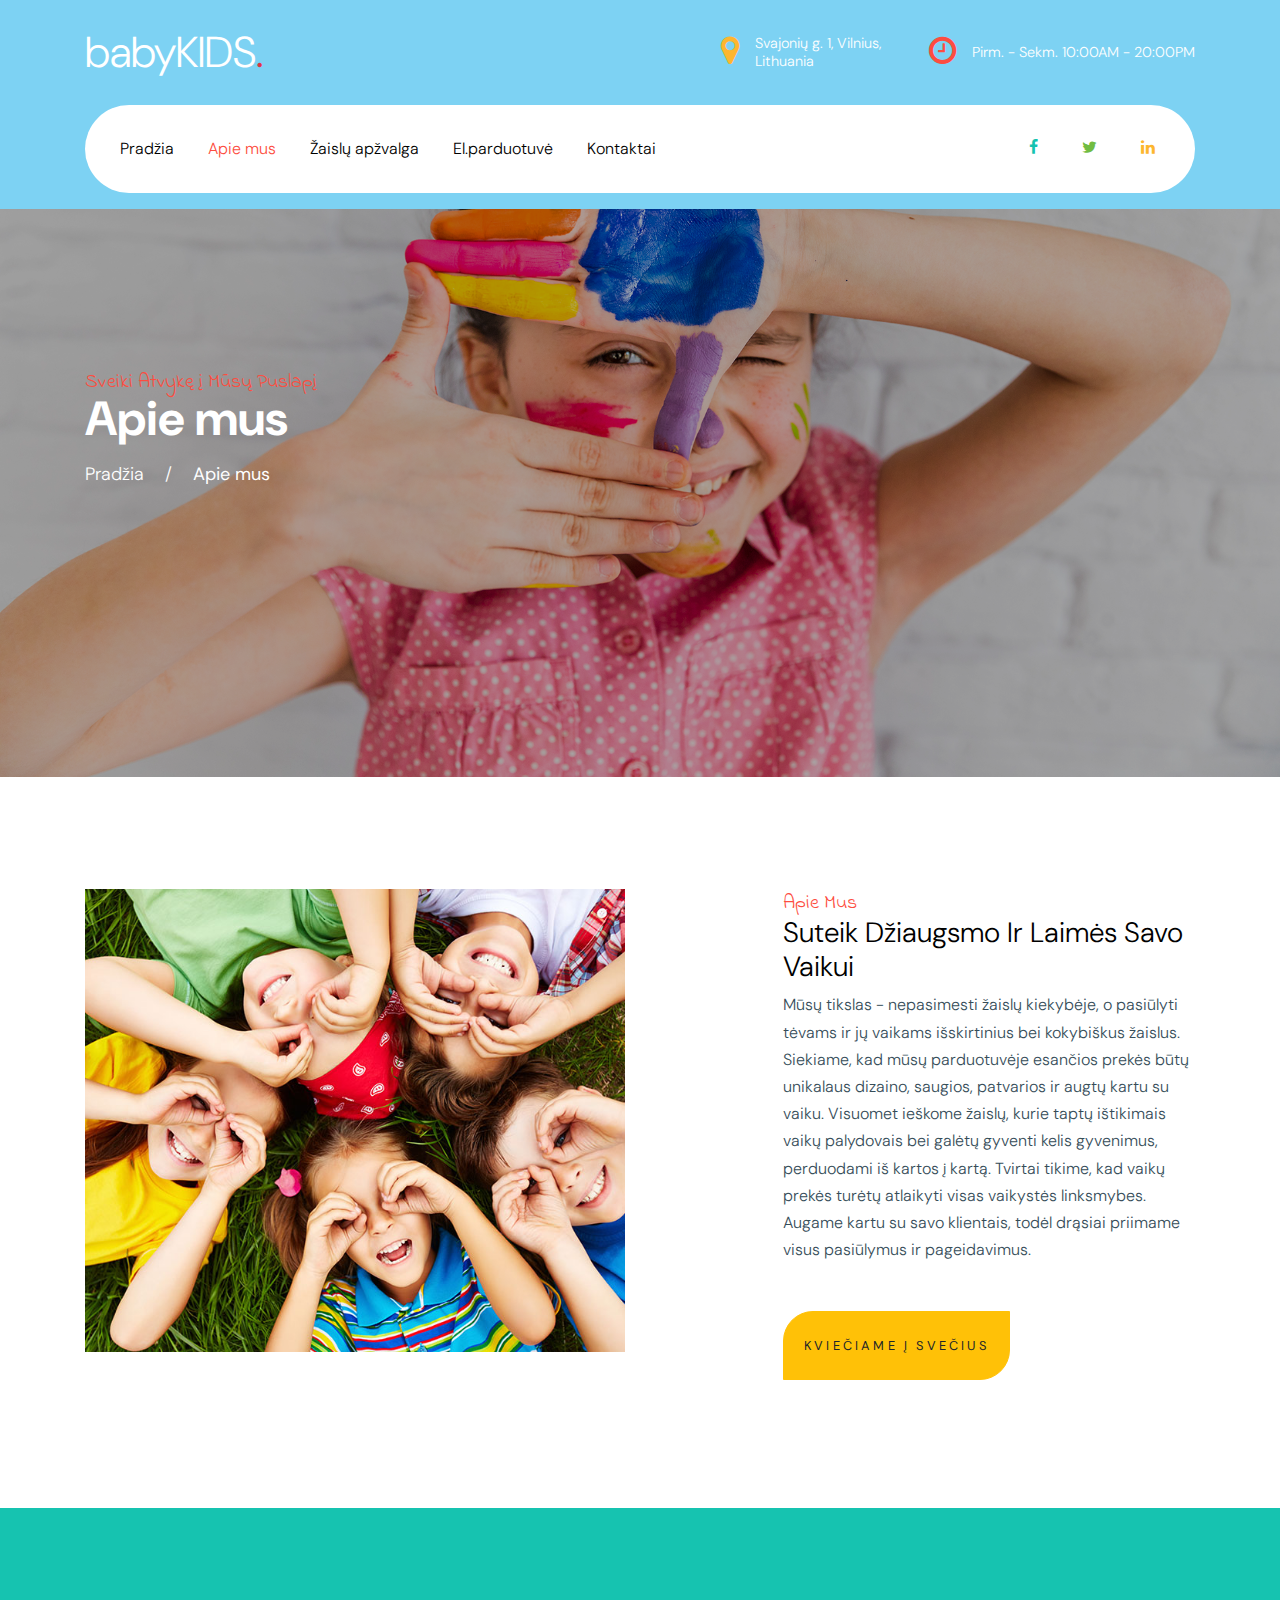
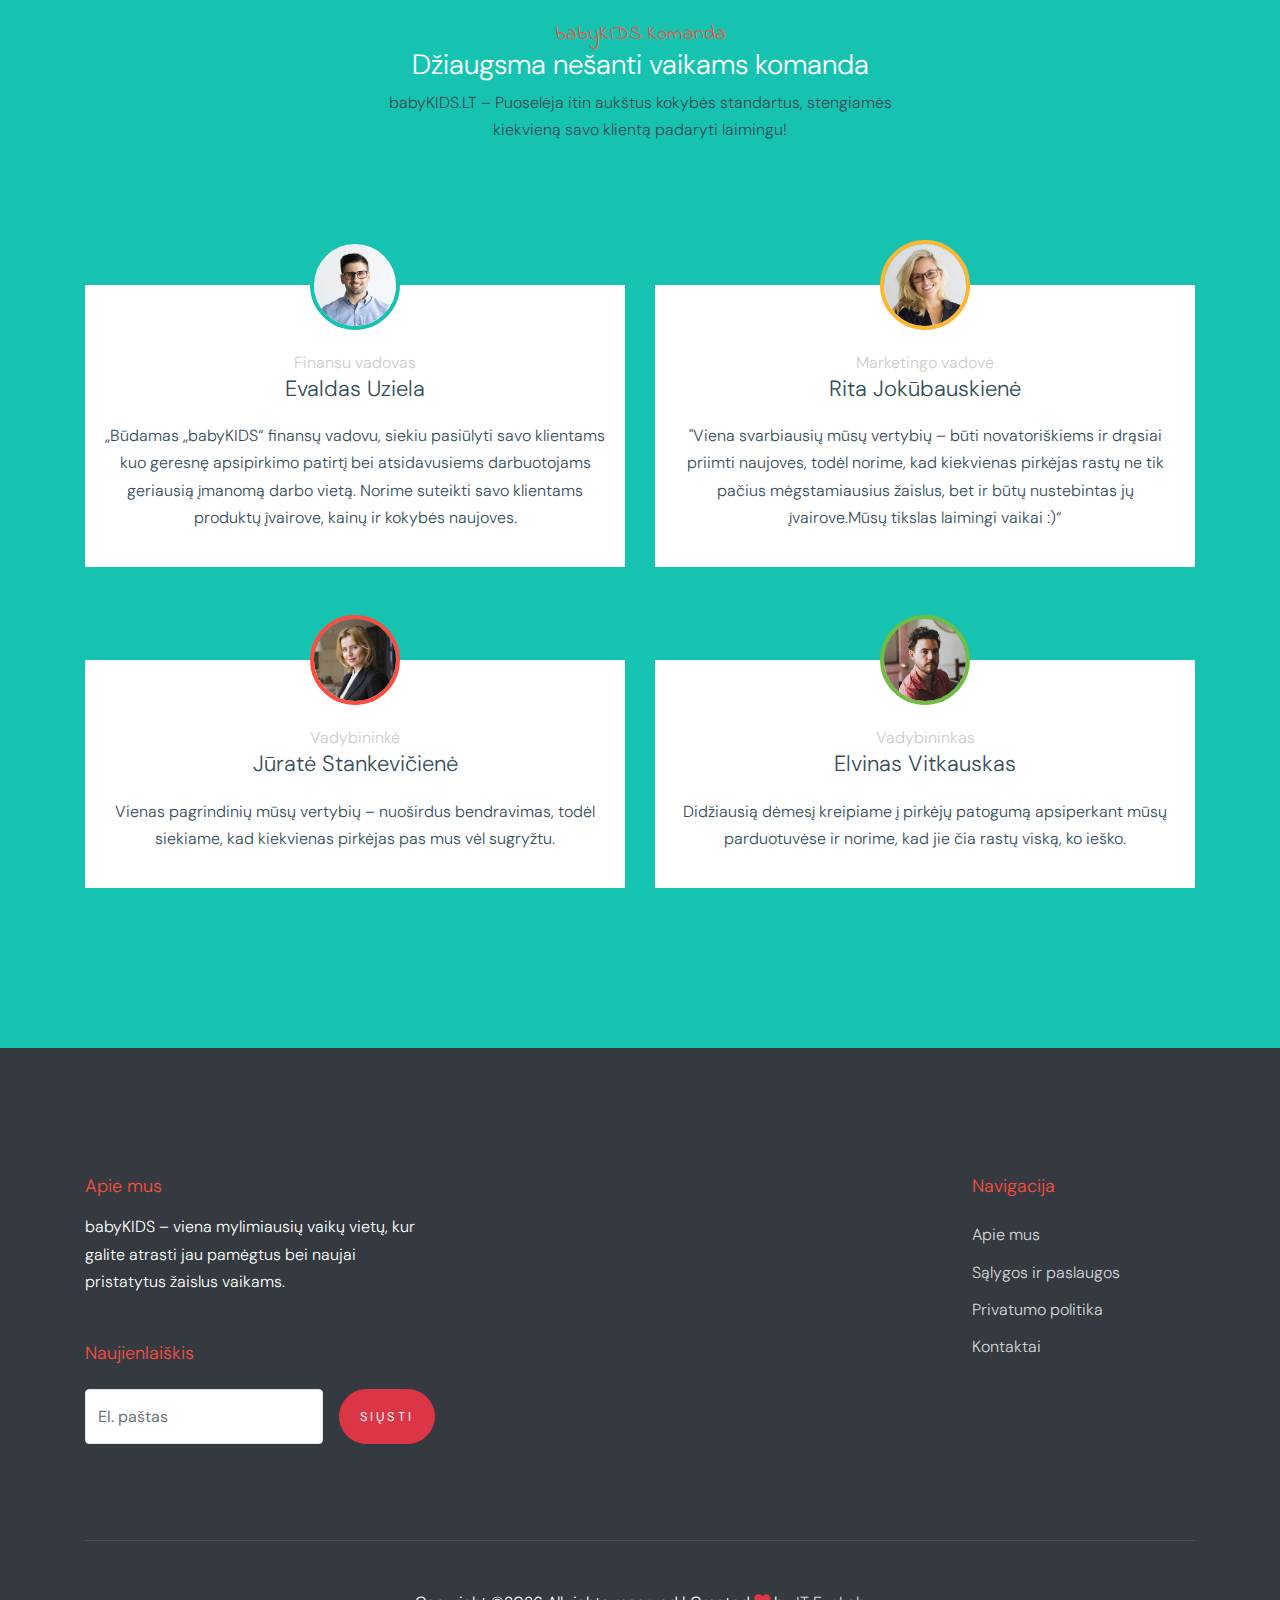
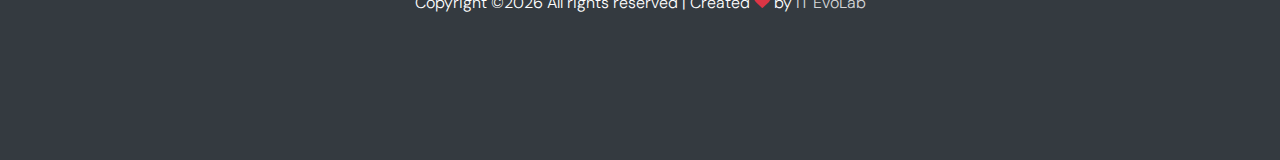
==== commit 3fc4051d: "puslapyje about us ideti lietuviski tekstai" ====
--- a/about.html
+++ b/about.html
@@ -97,9 +97,9 @@
           <div class="row align-items-center ">
 
             <div class="col-md-5 mt-5 pt-5">
-              <span class="text-cursive h5 text-red">Welcome To Our Website</span>
-              <h1 class="mb-3 font-weight-bold text-teal">About Us</h1>
-              <p><a href="index.html" class="text-white">Home</a> <span class="mx-3">/</span> <strong>About</strong></p>
+              <span class="text-cursive h5 text-red">Sveiki Atvykę į Mūsų Puslapį</span>
+              <h1 class="mb-3 font-weight-bold text-teal">Apie mus</h1>
+              <p><a href="index.html" class="text-white">Pradžia</a> <span class="mx-3">/</span> <strong>Apie mus</strong></p>
             </div>
             
           </div>
@@ -116,11 +116,20 @@
             <img src="images/img_1.jpg" alt="Image" class="img-fluid">
           </div>
           <div class="col-md-5 ml-auto pl-md-5">
-            <span class="text-cursive h5 text-red">About Us</span>
-            <h3 class="text-black">Bring Fun Life To Your Kids</h3>
-            <p><span>Lorem ipsum dolor sit amet, consectetur adipisicing elit. Et harum, magni sequi nostrum maxime enim.</span><span>Magnam id atque dicta deleniti, ipsam ipsum distinctio. Facilis praesentium voluptatem accusamus, earum veritatis, laudantium.</span></p>
-
-            <p class="mt-5"><a href="#" class="btn btn-warning py-4 btn-custom-1">More About Us</a></p>
+            <span class="text-cursive h5 text-red">Apie Mus</span>
+            <h3 class="text-black">Suteik Džiaugsmo Ir Laimės Savo Vaikui</h3>
+            <p><span>Mūsų tikslas - nepasimesti žaislų kiekybėje, o pasiūlyti tėvams ir jų vaikams išskirtinius bei kokybiškus žaislus.
+
+ 
+
+              Siekiame, kad mūsų parduotuvėje esančios prekės būtų unikalaus dizaino, saugios, patvarios ir augtų kartu su vaiku. Visuomet ieškome žaislų, kurie taptų ištikimais vaikų palydovais bei galėtų gyventi kelis gyvenimus, perduodami iš kartos į kartą. Tvirtai tikime, kad vaikų prekės turėtų atlaikyti visas vaikystės linksmybes. 
+              Augame kartu su savo klientais, todėl drąsiai priimame visus pasiūlymus ir pageidavimus. 
+              
+               
+              
+              </span></p>
+
+            <p class="mt-5"><a href="contact.html" class="btn btn-warning py-4 btn-custom-1">Kviečiame į svečius</a></p>
           </div>
         </div>
       </div>
@@ -130,9 +139,9 @@
       <div class="container">
         <div class="row justify-content-center text-center mb-5 section-2-title">
           <div class="col-md-6">
-            <span class="text-cursive h5 text-red">The Team</span>
-            <h3 class="text-white text-center">Meet The Team</h3>
-            <p class="mb-5">Lorem ipsum dolor sit amet, consectetur adipisicing elit. Iure nesciunt nemo vel earum maxime neque!</p>
+            <span class="text-cursive h5 text-red">babyKIDS Komanda</span>
+            <h3 class="text-white text-center">Džiaugsma nešanti vaikams komanda</h3>
+            <p class="mb-5">babyKIDS.LT – Puoselėja itin aukštus kokybės standartus, stengiamės kiekvieną savo klientą padaryti laimingu!</p>
           </div>
         </div>
         <div class="row align-items-stretch">
@@ -144,9 +153,10 @@
                  class="img-fluid">
             
               <div class="post-entry-1-contents">
-                <span class="meta">Founder</span>
+                <span class="meta">Finansu vadovas</span>
                 <h2>Evaldas Uziela</h2>
-                <p>Lorem ipsum dolor sit amet, consectetur adipisicing elit. Ipsa, sapiente.</p>
+                <p>
+                  „Būdamas „babyKIDS“ finansų vadovu, siekiu pasiūlyti savo klientams kuo geresnę apsipirkimo patirtį bei atsidavusiems darbuotojams geriausią įmanomą darbo vietą. Norime suteikti savo klientams produktų įvairove, kainų ir kokybės naujoves.</p>
               </div>
             </div>
           </div>
@@ -157,9 +167,9 @@
                  class="img-fluid">
             
               <div class="post-entry-1-contents">
-                <span class="meta">Founder</span>
+                <span class="meta">Marketingo vadovė</span>
                 <h2>Rita Jokūbauskienė</h2>
-                <p>Lorem ipsum dolor sit amet, consectetur adipisicing elit. Ipsa, sapiente.</p>
+                <p> "Viena svarbiausių mūsų vertybių – būti novatoriškiems ir drąsiai priimti naujoves, todėl norime, kad kiekvienas pirkėjas rastų ne tik pačius mėgstamiausius žaislus, bet ir būtų nustebintas jų įvairove.Mūsų tikslas laimingi vaikai :)“</p>
               </div>
             </div>
           </div>
@@ -171,9 +181,9 @@
                  class="img-fluid">
             
               <div class="post-entry-1-contents">
-                <span class="meta">Founder</span>
+                <span class="meta">Vadybininkė</span>
                 <h2>Jūratė Stankevičienė</h2>
-                <p>Lorem ipsum dolor sit amet, consectetur adipisicing elit. Ipsa, sapiente.</p>
+                <p>Vienas pagrindinių mūsų vertybių – nuoširdus bendravimas, todėl siekiame, kad kiekvienas pirkėjas pas mus vėl sugryžtu.</p>
               </div>
             </div>
           </div>
@@ -185,9 +195,9 @@
                  class="img-fluid">
             
               <div class="post-entry-1-contents">
-                <span class="meta">Founder</span>
+                <span class="meta">Vadybininkas</span>
                 <h2>Elvinas Vitkauskas</h2>
-                <p>Lorem ipsum dolor sit amet, consectetur adipisicing elit. Ipsa, sapiente.</p>
+                <p>Didžiausią dėmesį kreipiame į pirkėjų patogumą apsiperkant mūsų parduotuvėse ir norime, kad jie čia rastų viską, ko ieško.</p>
               </div>
             </div>
           </div>
@@ -201,34 +211,24 @@
         <div class="row">
           <div class="col-lg-4">
             <h2 class="footer-heading mb-3">Apie mus</h2>
-                <p class="mb-5">Far far away, behind the word mountains, far from the countries Vokalia and Consonantia, there live the blind texts. </p>
-
-                <h2 class="footer-heading mb-4">Naujienlaiškis</h2>
-                <form action="#" class="d-flex" class="subscribe">
-                  <input type="text" class="form-control mr-3" placeholder="Email">
-                  <input type="submit" value="Send" class="btn btn-primary">
-                </form>
+            <p class="mb-5">babyKIDS – viena mylimiausių vaikų vietų, kur galite atrasti jau pamėgtus bei naujai
+              pristatytus žaislus vaikams.</p>
+
+            <h2 class="footer-heading mb-4" text-center>Naujienlaiškis</h2>
+            <form action="#" class="d-flex" class="subscribe">
+              <input type="text" class="form-control mr-3" placeholder="El. paštas">
+              <input type="submit" value="Siųsti" class="btn btn-primary">
+            </form>
           </div>
           <div class="col-lg-8 ml-auto">
             <div class="row">
               <div class="col-lg-4 ml-auto">
-                <h2 class="footer-heading mb-4">Navigation</h2>
+                <h2 class="footer-heading mb-4">Navigacija</h2>
                 <ul class="list-unstyled">
-                  <li><a href="#">About Us</a></li>
-                  <li><a href="#">Testimonials</a></li>
-                  <li><a href="#">Terms of Service</a></li>
-                  <li><a href="#">Privacy</a></li>
-                  <li><a href="#">Contact Us</a></li>
-                </ul>
-              </div>
-              <div class="col-lg-4">
-                <h2 class="footer-heading mb-4">Navigation</h2>
-                <ul class="list-unstyled">
-                  <li><a href="#">About Us</a></li>
-                  <li><a href="#">Testimonials</a></li>
-                  <li><a href="#">Terms of Service</a></li>
-                  <li><a href="#">Privacy</a></li>
-                  <li><a href="#">Contact Us</a></li>
+                  <li><a href="#">Apie mus</a></li>
+                  <li><a href="#">Sąlygos ir paslaugos</a></li>
+                  <li><a href="#">Privatumo politika</a></li>
+                  <li><a href="#">Kontaktai</a></li>
                 </ul>
                 
               </div>
--- a/css/style.css
+++ b/css/style.css
@@ -463,7 +463,9 @@
   position: absolute;
   top: 0;
   width: 100%;
-  padding: 1rem; }
+  padding: 1rem; 
+  background: rgb(125, 210, 243);
+}
   @media (max-width: 991.98px) {
     .site-navbar {
       padding-top: 3rem;
@@ -1663,7 +1665,7 @@
 
 .menu-wrap {
   padding: 10px 20px;
-  background: #fff;
+  background:#fff;
   border-radius: 100px; }
 
 .subtitle {
@@ -1894,367 +1896,18 @@
 .bg-teal {
   background: #16c3b0; }
 
-  /*=======[ Preloader Style ]========*/
-div#preloader {
-  position: fixed;
-  left: 0;
-  top: 0;
-  z-index: 999;
-  width: 100%;
-  height: 100%;
-  overflow: visible;
-  background: #ffffff url("../images/preloader.gif") no-repeat center center;
-  z-index: 9999999; }
-
-.rev_slider_wrapper .tp-bullet {
-  width: 3px;
-  height: 50px; }
-  .rev_slider_wrapper .tp-bullet.selected, .rev_slider_wrapper .tp-bullet:hover {
-    background: #ff5a2c; }
-.rev_slider_wrapper #rev_slider_2 .tp-bullet {
-  width: 10px;
-  height: 10px;
-  border-radius: 50%; }
-  .rev_slider_wrapper #rev_slider_2 .tp-bullet.selected {
-    background: #ff5a2c;
-    width: 20px;
-    border-radius: 50px; }
-
-/*=======[LogIn & Signup Options ]========*/
-.is-hidden--off-flow {
-  opacity: 0;
-  -webkit-transition: all 0.2s ease-in-out;
-  transition: all 0.2s ease-in-out;
-  z-index: -10;
-  /* *1* */
-  visibility: hidden;
-  /* *1* */ }
-
-.is-shown--off-flow {
-  opacity: 1;
-  -webkit-transition: all 0.2s ease-in-out;
-  transition: all 0.2s ease-in-out;
-  visibility: visible; }
-
-.l-modal {
-  position: fixed;
-  left: 0;
-  right: 0;
-  top: 0;
-  bottom: 0;
-  height: 100%;
-  margin: 0 auto;
-  z-index: 9999;
-  text-align: center; }
-
-.l-modal__shadow {
-  width: 100%;
-  height: 100%;
-  position: fixed;
-  display: block;
-  background: #161616;
-  opacity: 0.92;
-  z-index: -1;
-  cursor: url("../images/cursor.png"), auto; }
-
-.login_popup {
-  display: inline-block;
-  text-align: center;
-  background: white;
-  max-width: 550px;
-  width: 100%;
-  line-height: 1.48; }
-
-.login_signup_option {
-  background: #333146; }
-  .login_signup_option .login_option_btn .nav-tabs {
-    border: none;
-    padding: 20px 40px 20px;
-    background: #F5F7FA; }
-    .login_signup_option .login_option_btn .nav-tabs .nav-item {
-      margin-right: 30px; }
-      .login_signup_option .login_option_btn .nav-tabs .nav-item:last-child {
-        margin-right: 0; }
-      .login_signup_option .login_option_btn .nav-tabs .nav-item .nav-link {
-        border: none;
-        font-size: 18px;
-        font-weight: 600;
-        color: #333146;
-        padding: 0;
-        background: transparent;
-        font-family: "Rubik", sans-serif; }
-        .login_signup_option .login_option_btn .nav-tabs .nav-item .nav-link.active, .login_signup_option .login_option_btn .nav-tabs .nav-item .nav-link:hover {
-          color: #ff5a2c; }
-  .login_signup_option .tab-content {
-    border: none;
-    background: #ffffff;
-    padding: 40px; }
-  .login_signup_option .login_modal_body {
+  #carouselExampleCaptions {
+    width: 100%;
+    height: 100%;
+    background: rgba(102, 145, 167, 0.1);
+    z-index: 1;
     position: relative;
-    top: 50%;
-    -webkit-transform: translateY(-50%);
-            transform: translateY(-50%);
-    width: 550px;
-    background: #F5F7FA; }
-    .login_signup_option .login_modal_body form .form-group {
-      margin-bottom: 25px; }
-      .login_signup_option .login_modal_body form .form-group label {
-        text-align: left;
-        font-size: 16px;
-        font-weight: 600;
-        color: #333146;
-        width: 100%;
-        font-family: "Rubik", sans-serif; }
-      .login_signup_option .login_modal_body form .form-group input {
-        background: transparent;
-        border: 1px solid rgba(47, 47, 47, 0.3);
-        border-radius: 0px;
-        -webkit-box-shadow: 0 0 10px 0 rgba(255, 255, 255, 0);
-                box-shadow: 0 0 10px 0 rgba(255, 255, 255, 0);
-        height: 56px;
-        padding: 10px 15px;
-        -webkit-transition: all 0.5s ease 0s;
-        transition: all 0.5s ease 0s;
-        width: 100%;
-        color: #333146;
-        font-size: 16px;
-        font-weight: 400;
-        font-family: "Rubik", sans-serif; }
-        .login_signup_option .login_modal_body form .form-group input:focus {
-          border-color: #092ace;
-          outline: none;
-          -webkit-box-shadow: none;
-                  box-shadow: none; }
-      .login_signup_option .login_modal_body form .form-group input::-webkit-input-placeholder {
-        /* Chrome/Opera/Safari */
-        color: #333146;
-        font-size: 16px;
-        font-weight: 400; }
-      .login_signup_option .login_modal_body form .form-group input::-moz-placeholder {
-        /* Firefox 19+ */
-        color: #333146;
-        font-size: 16px;
-        font-weight: 400; }
-      .login_signup_option .login_modal_body form .form-group input:-ms-input-placeholder {
-        /* IE 10+ */
-        color: #333146;
-        font-size: 16px;
-        font-weight: 400; }
-      .login_signup_option .login_modal_body form .form-group input:-moz-placeholder {
-        /* Firefox 18- */
-        color: #333146;
-        font-size: 16px;
-        font-weight: 400; }
-    .login_signup_option .login_modal_body form .login_option {
-      margin-top: 15px; }
-      .login_signup_option .login_modal_body form .login_option .forget_pass {
-        color: #092ace;
-        font-size: 16px;
-        font-weight: 500;
-        padding: 0 !important;
-        margin: 0;
-        line-height: 54px;
-        font-family: "Rubik", sans-serif;
-        -webkit-transition: all 0.3s ease-in-out;
-        transition: all 0.3s ease-in-out; }
-        .login_signup_option .login_modal_body form .login_option .forget_pass:hover {
-          color: #ff5a2c; }
-      .login_signup_option .login_modal_body form .login_option .login_btn {
-        height: 48px;
-        line-height: 48px;
-        padding: 0 40px;
-        border-radius: 3px;
-        background: #092ace;
-        font-size: 16px;
-        font-weight: 500;
-        color: #ffffff;
-        cursor: pointer;
-        -webkit-transition: all 0.3s ease-in-out;
-        transition: all 0.3s ease-in-out;
-        font-family: "Rubik", sans-serif; }
-        .login_signup_option .login_modal_body form .login_option .login_btn:hover {
-          background: #ff5a2c; }
-    .login_signup_option .login_modal_body form .social_login {
-      margin-top: 40px; }
-      .login_signup_option .login_modal_body form .social_login .social_items {
-        -ms-flex-wrap: wrap;
-            flex-wrap: wrap;
-        display: -webkit-box;
-        display: -ms-flexbox;
-        display: flex;
-        -webkit-box-pack: justify;
-            -ms-flex-pack: justify;
-                justify-content: space-between; }
-        .login_signup_option .login_modal_body form .social_login .social_items .google_login {
-          height: 54px;
-          width: 48%;
-          border: none;
-          margin-bottom: 30px;
-          color: #ffffff;
-          font-size: 16px;
-          font-weight: 500;
-          -webkit-transition: all 0.3s ease-in-out;
-          transition: all 0.3s ease-in-out;
-          cursor: pointer;
-          font-family: "Rubik", sans-serif; }
-          .login_signup_option .login_modal_body form .social_login .social_items .google_login:last-child {
-            margin-bottom: 0; }
-        .login_signup_option .login_modal_body form .social_login .social_items .google {
-          background: #d14c3e; }
-          .login_signup_option .login_modal_body form .social_login .social_items .google:hover {
-            background: #A73D32; }
-        .login_signup_option .login_modal_body form .social_login .social_items .facebook {
-          background: #3d5a95; }
-          .login_signup_option .login_modal_body form .social_login .social_items .facebook:hover {
-            background: #314877; }
-        .login_signup_option .login_modal_body form .social_login .social_items .twitter {
-          background: #57acea; }
-          .login_signup_option .login_modal_body form .social_login .social_items .twitter:hover {
-            background: #468ABB; }
-        .login_signup_option .login_modal_body form .social_login .social_items .linkdin {
-          background: #008CC9; }
-          .login_signup_option .login_modal_body form .social_login .social_items .linkdin:hover {
-            background: #007BB6; }
-    .login_signup_option .login_modal_body .register {
-      text-align: center; }
-
-.forgot_pass {
-  padding: 130px 0; }
-  .forgot_pass .forgot_wrapper {
-    background: #F5F7FA;
-    padding: 40px; }
-    .forgot_pass .forgot_wrapper h6 {
-      font-size: 16px;
-      font-weight: 400;
-      color: #333146;
-      margin-bottom: 30px;
-      font-family: "Rubik", sans-serif; }
-    .forgot_pass .forgot_wrapper form .form-group {
-      margin-bottom: 30px; }
-      .forgot_pass .forgot_wrapper form .form-group input {
-        background: transparent;
-        border: 1px solid rgba(47, 47, 47, 0.3);
-        border-radius: 0px;
-        -webkit-box-shadow: 0 0 10px 0 rgba(255, 255, 255, 0);
-                box-shadow: 0 0 10px 0 rgba(255, 255, 255, 0);
-        height: 56px;
-        padding: 10px 15px;
-        -webkit-transition: all 0.5s ease 0s;
-        transition: all 0.5s ease 0s;
-        width: 100%;
-        color: #333146;
-        font-size: 16px;
-        font-weight: 400;
-        font-family: "Rubik", sans-serif; }
-        .forgot_pass .forgot_wrapper form .form-group input:focus {
-          border-color: #ff5a2c;
-          outline: none;
-          -webkit-box-shadow: none;
-                  box-shadow: none; }
-      .forgot_pass .forgot_wrapper form .form-group input::-webkit-input-placeholder {
-        /* Chrome/Opera/Safari */
-        color: #333146;
-        font-size: 16px;
-        font-weight: 400; }
-      .forgot_pass .forgot_wrapper form .form-group input::-moz-placeholder {
-        /* Firefox 19+ */
-        color: #333146;
-        font-size: 16px;
-        font-weight: 400; }
-      .forgot_pass .forgot_wrapper form .form-group input:-ms-input-placeholder {
-        /* IE 10+ */
-        color: #333146;
-        font-size: 16px;
-        font-weight: 400; }
-      .forgot_pass .forgot_wrapper form .form-group input:-moz-placeholder {
-        /* Firefox 18- */
-        color: #333146;
-        font-size: 16px;
-        font-weight: 400; }
-    .forgot_pass .forgot_wrapper form .reset_pass_btn {
-      height: 48px;
-      padding: 0 40px;
-      line-height: 48px;
-      border: none;
-      border-radius: 0;
-      background: #092ace;
-      font-size: 16px;
-      font-weight: 500;
-      color: #ffffff;
-      cursor: pointer;
-      -webkit-transition: all 0.3s ease-in-out;
-      transition: all 0.3s ease-in-out; }
-      .forgot_pass .forgot_wrapper form .reset_pass_btn:hover {
-        background: #ff5a2c; }
-
-/*=======[ Search Style ]========*/
-#search {
-  position: fixed;
-  top: 0px;
-  left: 0px;
-  background-color: rgba(0, 0, 0, 0.95);
-  opacity: 0;
-  -webkit-transition: all 0.3s ease-in-out;
-  transition: all 0.3s ease-in-out; }
-  #search.open {
-    opacity: 1;
-    z-index: 1000;
-    width: 100%;
-    height: 54px; }
-  #search button.close {
-    padding: 0;
-    background-color: transparent;
-    border: 0;
-    -webkit-appearance: none;
-    position: absolute;
-    z-index: 1;
-    right: 100px;
-    top: 50%;
-    -webkit-transform: translateY(-50%);
-            transform: translateY(-50%);
-    outline: none; }
-  #search input[type="search"] {
-    position: absolute;
-    height: 100%;
-    top: 0;
-    width: 100%;
-    padding: 0 100px;
-    color: #333146;
-    background: #ffffff;
-    -webkit-box-shadow: 0px 0px 81px 0px rgba(47, 47, 47, 0.1);
-            box-shadow: 0px 0px 81px 0px rgba(47, 47, 47, 0.1);
-    font-size: 18px;
-    font-weight: 400;
-    text-align: left;
-    font-family: "Rubik", sans-serif;
-    border: 0px;
-    margin: 0px auto;
-    outline: none; }
-    #search input[type="search"] ::-webkit-input-placeholder {
-      /* Chrome/Opera/Safari */
-      color: #333146;
-      font-size: 40px;
-      font-weight: 400;
-      opacity: 1;
-      font-family: "Rubik", sans-serif; }
-    #search input[type="search"] ::-moz-placeholder {
-      /* Firefox 19+ */
-      color: #333146;
-      font-size: 40px;
-      font-weight: 400;
-      opacity: 1;
-      font-family: "Rubik", sans-serif; }
-    #search input[type="search"] :-ms-input-placeholder {
-      /* IE 10+ */
-      color: #333146;
-      font-size: 40px;
-      font-weight: 400;
-      opacity: 1;
-      font-family: "Rubik", sans-serif; }
-    #search input[type="search"] :-moz-placeholder {
-      /* Firefox 18- */
-      color: #333146;
-      font-size: 40px;
-      font-weight: 400;
-      opacity: 1;
-      font-family: "Rubik", sans-serif; }+    padding-top: 200px;
+}
+
+.carousel-slide {
+    padding:0;  
+	background: #fff; 
+	position: relative; 
+	zoom: 1;
+}
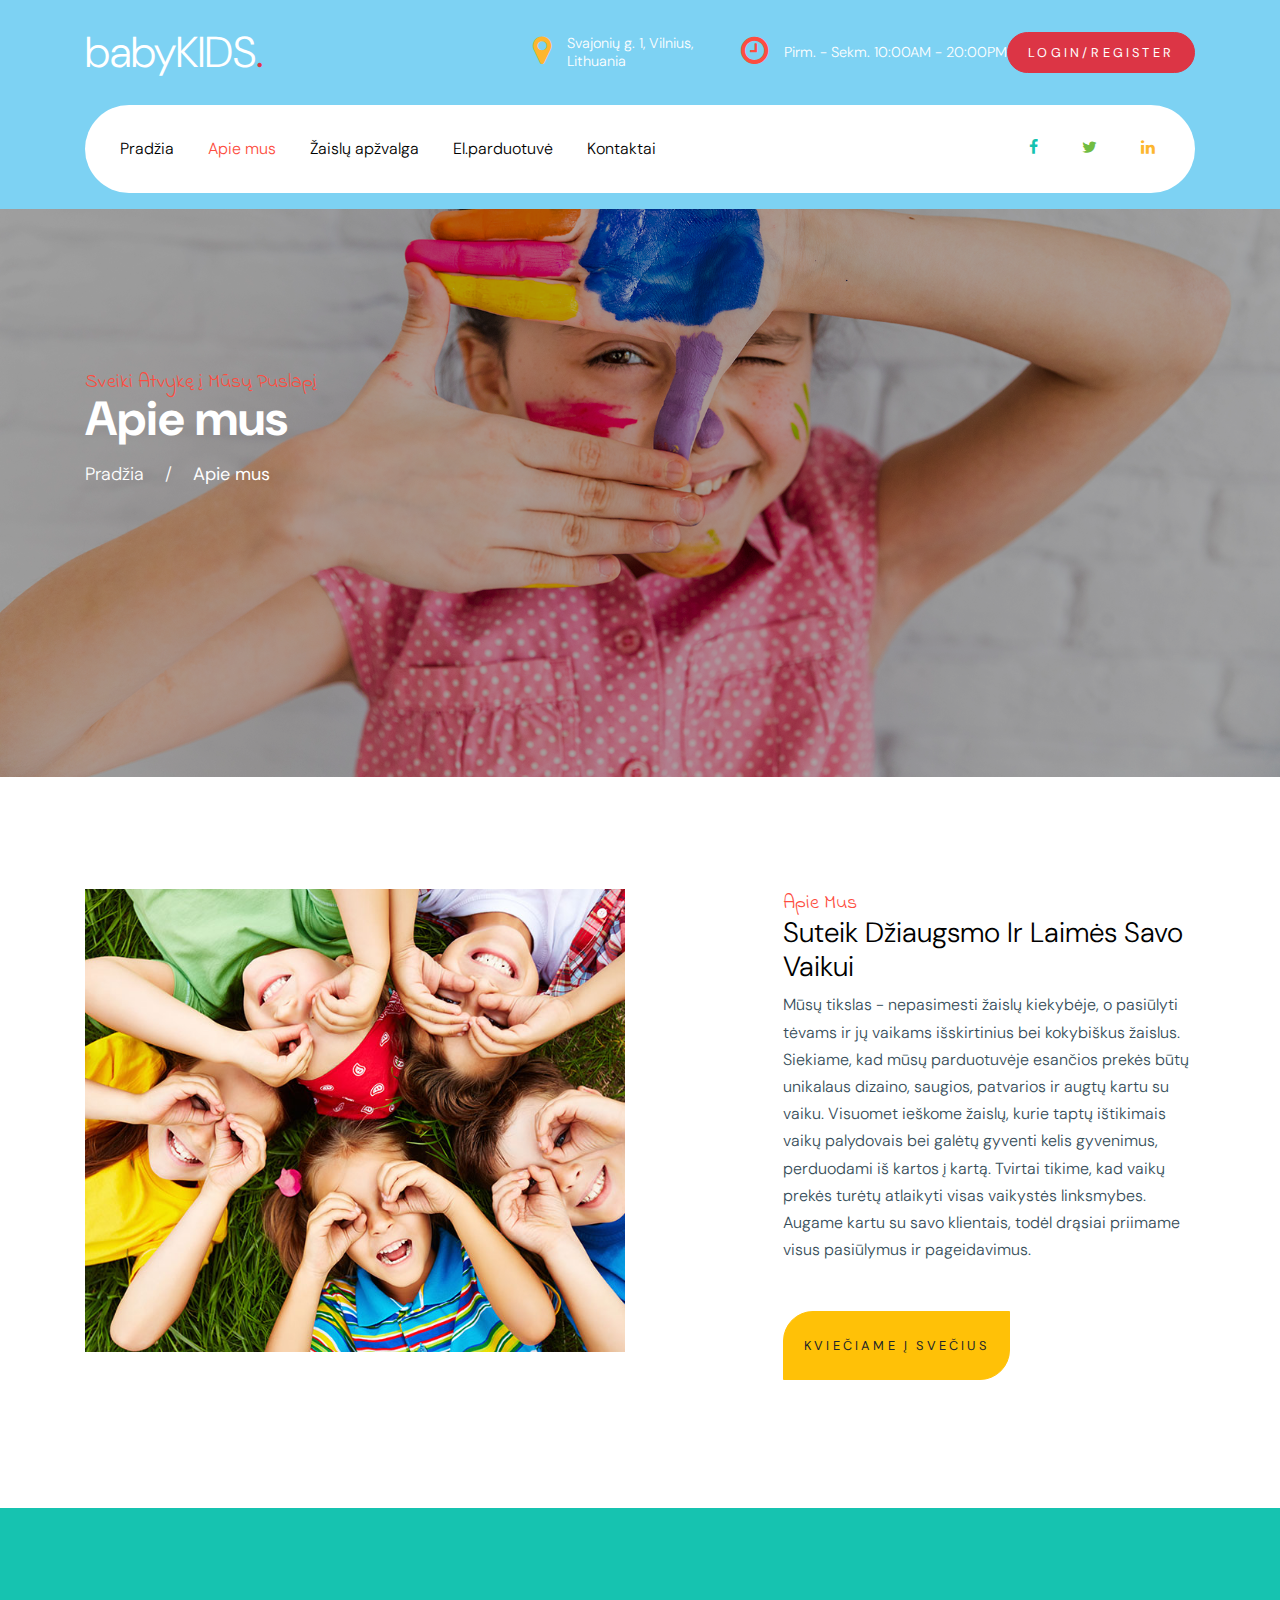
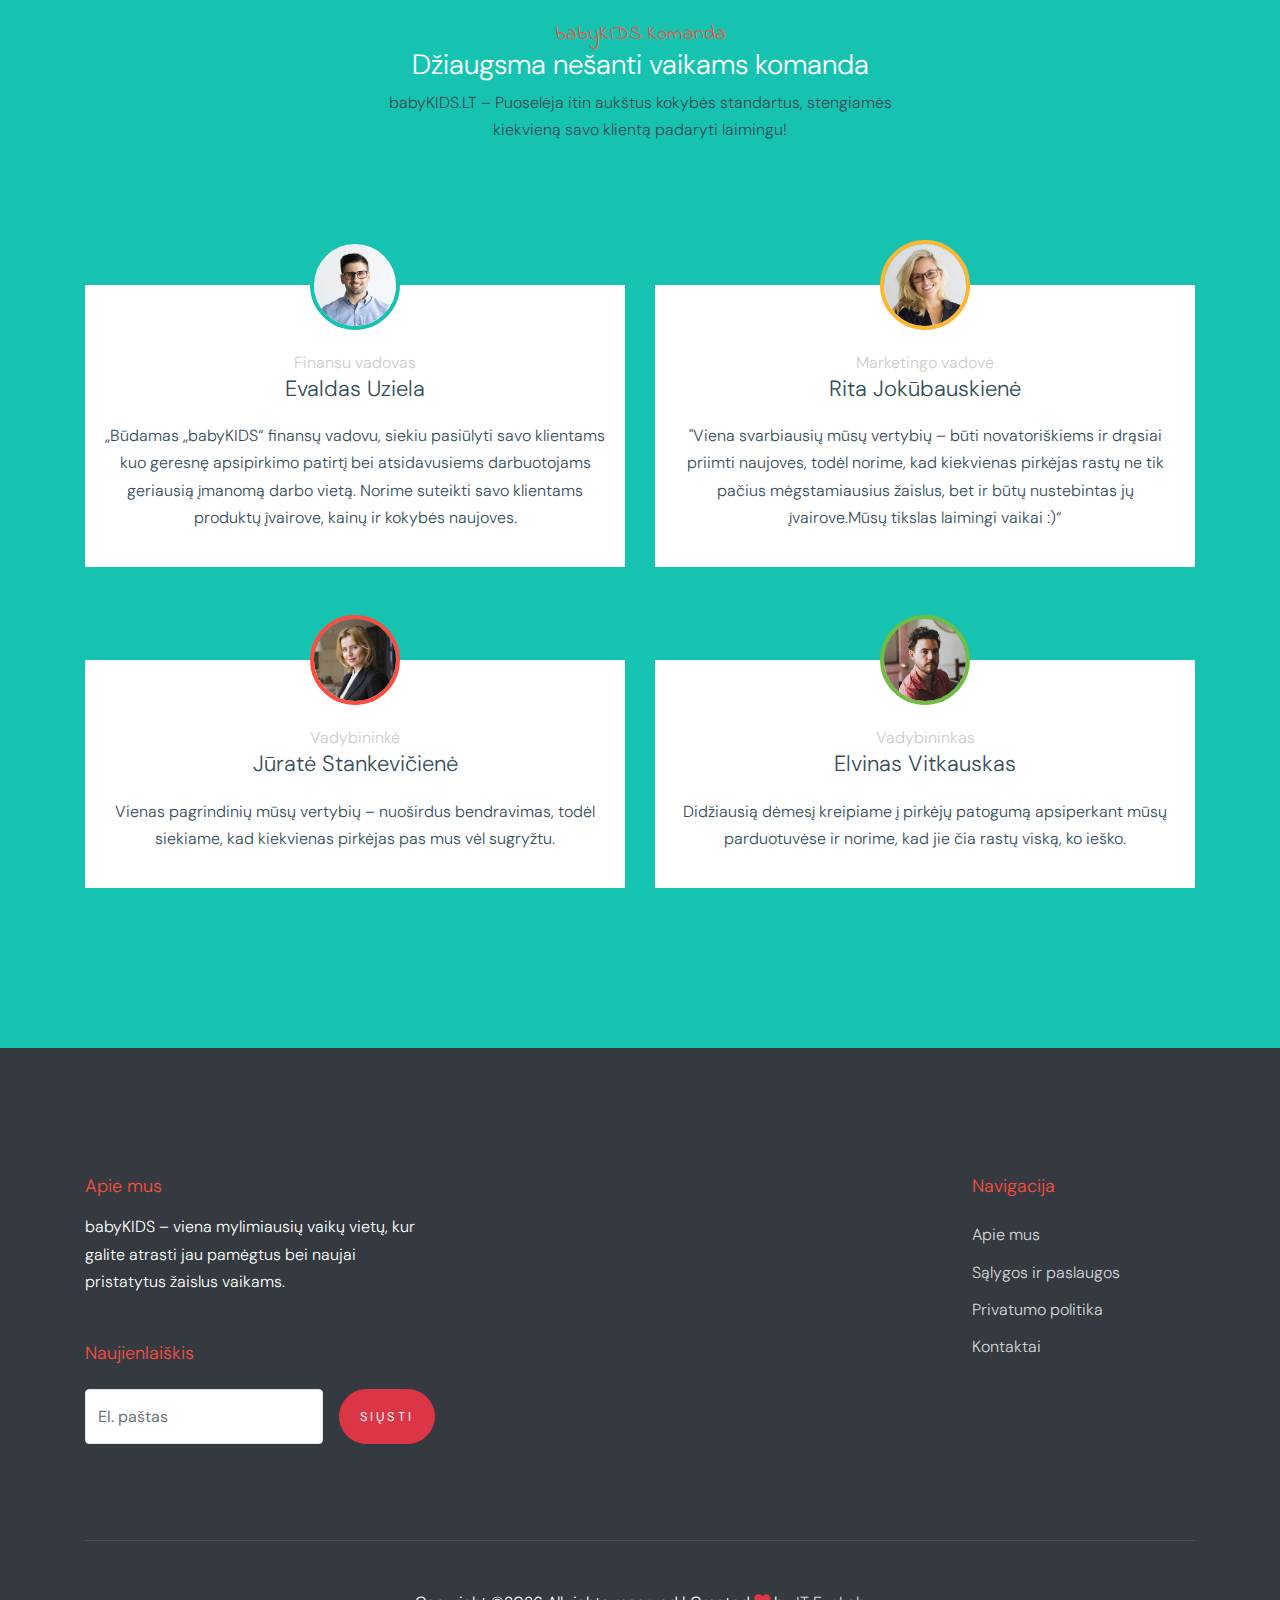
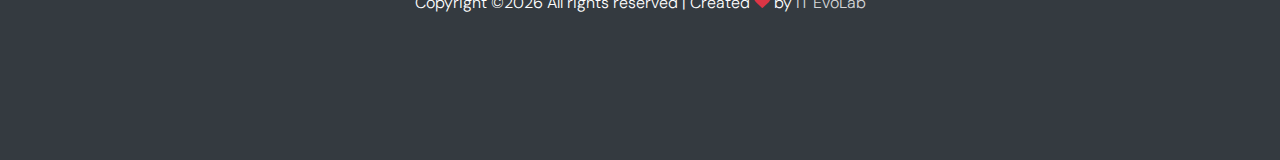
==== commit 093dedd4: "Pridetas ligin/register mygtukas" ====
--- a/about.html
+++ b/about.html
@@ -56,7 +56,9 @@
                 <span class="block-icon mr-3"><span class="icon-clock-o"></span></span>
                 <span>Pirm. - Sekm. 10:00AM - 20:00PM</span>
               </div>
-              
+              <div>
+                <button type="button" class="btn btn-primary">Login/Register</button>
+              </div>
             </div>
           </div>
         </div>
